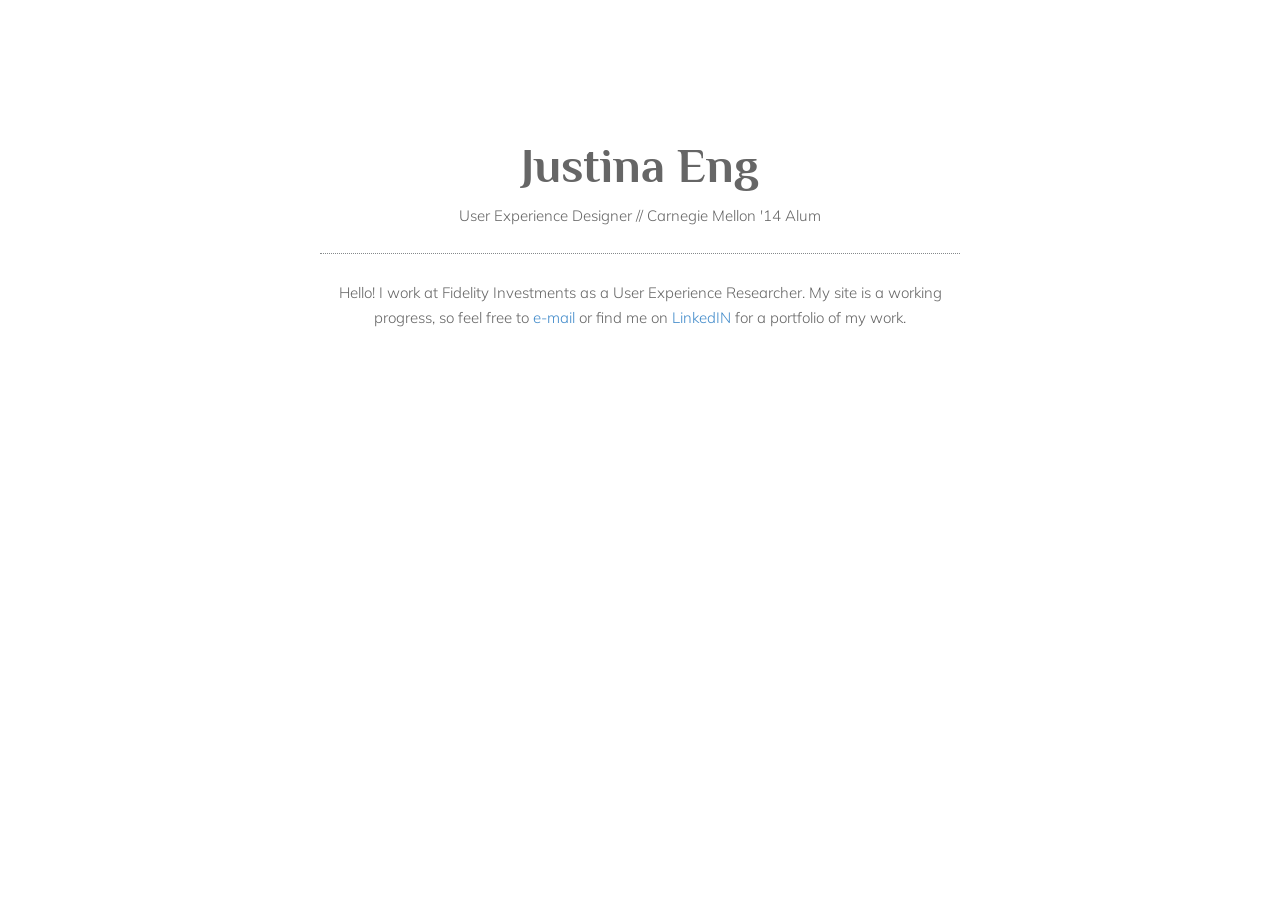
==== index.html @ 5cb41e5a "updated index.html" ====
<!DOCTYPE html>


<head>

	<meta charset="utf-8">
	<meta http-equiv="X-UA-Compatible" content="IE=edge,chrome=1">
	
	<title>Justina Eng's Portfolio</title>
	<meta name="Portfolio" content="">
	<meta name="Justina Eng" content="">

	<meta name="viewport" content="width=device-width, initial-scale=1.0">

	<link rel="stylesheet" href="css/bootstrap.min.css">

	<link rel="stylesheet" href="css/style.css">
	
	<script src="http://ajax.googleapis.com/ajax/libs/jquery/1.11.1/jquery.min.js"></script>
	
	<script src="js/bootstrap.min.js"></script>

	<script src="js/isotope.pkgd.min.js"></script>
	
	<script src="js/main.js"></script>


	<link href='http://fonts.googleapis.com/css?family=Philosopher:400,700' rel='stylesheet' type='text/css'>
	<link href='http://fonts.googleapis.com/css?family=Muli:300,400,300italic' rel='stylesheet' type='text/css'>
	<link href='http://fonts.googleapis.com/css?family=Julius+Sans+One' rel='stylesheet' type='text/css'>
	<link href='http://fonts.googleapis.com/css?family=Crimson+Text' rel='stylesheet' type='text/css'>

</head>

<body>

<div id="intro">
<h1 id="title">Justina Eng</h1>
<p>User Experience Designer // Carnegie Mellon '14 Alum</p>
</div>

<div id="temp-intro">
<p> Hello! I work at Fidelity Investments as a User Experience Researcher. My site is a working progress, so feel free to <a href="mailto:justina.eng@fmr.com">e-mail</a> or find me on <a href="https://www.linkedin.com/pub/justina-eng/30/2a2/903">LinkedIN</a> for a portfolio of my work.</p>
</div>

<!-- work in progress
<nav class="navbar navbar-default" role="navigation">
	<div class="container group">
			<ul class="nav navbar-nav navbar-left" id="controls">
				<li><a href="#cat1">UX Projects</a></li>
				<li><a href="#cat2">Design and Art</a></li>
				<li><a href="#cat3">Student Work</a></li>
			</ul>
	</div>
</nav>

<section id="main" class="container">
	<div class="box cat1 cat2">
	UX Report and consultation
	</div>
	
	<div class="box cat3">
	CMU project: something HCI/Interaction Design blah blah
	</div>
			
	<div class="box cat1">
	UX Project (OISS at Yale idk)
	</div>	

	<div class="box cat2">
	RISD studies? CMU Fine Arts sketchbook?
	</div>

	<div class="box cat2 cat3">
	CMU screenprinting class
	</div>

	<div class="box cat2">
	Design-- Yale communications posters 
	</div>

	<div class="box cat1 cat3">
	UX and CMU; app design class, interaction design 
	</div>

	<div class="box cat3">
	Icon Designs
	</div>


	<div class="box cat2 cat3">
	Spring Carnival Booth 
	</div>

	<div class="box cat2">
	Women in IT Site Design 
	</div>

	<div class="box cat3">
	CMU Human-Centered Design
	</div>

	<div class="box cat1">
	UX project
	</div>

	<div class="box cat2 cat1">
	art and UX...HMMMMM
	</div>

	<div class="box cat1">
	some kind of UX project also why does this keep breaking every time I try 
	</div>

</section>

</body>
</html>



		<div id="resume-block">

		<h1> Hello! </h1>
		<p> I graduated from Carnegie Mellon in May 2014 and I now work for Yale's User Experience and Web Services Team. My amazing team helps migrate old sites to newer CMS platforms and provides excellent consultative services to their clients. As the UX and UI designer, I help design the layouts of our client's websites to match their mission and their user's needs. In my spare time, I enjoy learning more about various programming languages and better user research methods. 
		<br></br><i>Site is currently under construction, but feel free to add me on LinkedIN or reach me through e-mail! </i> </p>

			 <h3>Education</h3>
			<p>Carnegie Mellon University
				<br>B.S. Technical Writing</br>
				<i>Minors in Human-Computer Interaction &amp; Fine Arts</i>
			</p>

			<h3>Experience</h3>
			<p>UI &amp; UX Designer  | February 2015 - Present 
				<br><i>Yale Information Technology Services, Campus Community Technologies</i></br>
					As part of the user experience and web services team, I help migrate Yale sites to new CMS platforms and offer design services for clients. 

			<br></br>Communications &amp; Marketing Specialist  |  August 2014 - January 2015 
				<br><i>Yale Information Technology Services, Office of the CIO</i></br>
					Created posters, flyers, and promotional materials for various events in ITS. Documented all marketing processes and costs. Edited and created articles about company technologies, staff, services, and technology trends. Created and designed print and digital marketing and communications materials for the first Yale Technology Summit. 

			<br></br>Research Assistant  |  January 2014 - May 2014 
				<br><i>Human-Computer Interaction Institute at Carnegie Mellon University</i></br>
						Learned and implemented behavioral research methods, studied decision science literature, and gained experience with user interface design and usability research.

			<br></br>Teaching Assistant  |  August 2012 - May 2014
				<br><i>Computing at Carnegie Mellon</i></br>
						Held weekly recitations to teach new students fundamental computing skills and familiarized them with the university's academic technologies and applications.</p>
						
		<br></br>
		<a href="https://www.linkedin.com/pub/justina-eng/30/2a2/903/en"><img src="images/linkedin.png"></a>
		<a href="mailto:justina.eng@gmail.com"><img src="images/gmail.png"></a>
		<a href="https://twitter.com/jerzztina"><img src="images/twitter.png"></a>
		</div>
	</body>
	<footer>
	</footer> -->
---- css/style.css ----
/* http://meyerweb.com/eric/tools/css/reset/ 
   v2.0 | 20110126
   License: none (public domain)
*/

html, body, div, span, applet, object, iframe,
h1, h2, h3, h4, h5, h6, p, blockquote, pre,
a, abbr, acronym, address, big, cite, code,
del, dfn, em, img, ins, kbd, q, s, samp,
small, strike, strong, sub, sup, tt, var,
b, u, i, center,
dl, dt, dd, ol, ul, li,
fieldset, form, label, legend,
table, caption, tbody, tfoot, thead, tr, th, td,
article, aside, canvas, details, embed, 
figure, figcaption, footer, header, hgroup, 
menu, nav, output, ruby, section, summary,
time, mark, audio, video {
	margin: 0;
	padding: 0;
	border: 0;
	font-size: 100%;
	font: inherit;
	vertical-align: baseline;
}
/* HTML5 display-role reset for older browsers */
article, aside, details, figcaption, figure, 
footer, header, hgroup, menu, nav, section {
	display: block;
}

#title {
	font-family: 'Philosopher', sans-serif;
	font-weight: 700;
	font-size:48px;
	margin-bottom:24px;
}

p {
	font-family: 'Muli', sans-serif;
	font-weight: 300; 
}

#intro {
	width: 50%;
    margin: 0 auto;
	margin-top:12%;
	margin-bottom:2%; 
	padding-bottom:2%;
	text-align:center;
	border-bottom: dotted 1px rgba(92, 98, 101, .75); 
}



.navbar-default{
	background-color:#fff; 
	border-color:#fff; 
}

.navbar-default .navbar-brand {
color:#666
width: 500px;
margin: 0 auto; 
}


#temp-intro{
	width: 50%;
    margin: 0 auto;
	margin-top:2%;
	margin-bottom:2%; 
	padding-bottom:2%;
	text-align:center;
}


body {
	line-height: 1;
}
ol, ul {
	list-style: none;
}
blockquote, q {
	quotes: none;
}
blockquote:before, blockquote:after,
q:before, q:after {
	content: '';
	content: none;
}
table {
	border-collapse: collapse;
	border-spacing: 0;
}
/* CSS RESET */

::-moz-selection { background: #fe57a1; color: #fff; text-shadow: none; }
::selection { background: #fe57a1; color: #fff; text-shadow: none; }

a:hover, a:active { outline: 0; }


body {
	font-family: 'Muli', sans-serif;
	font-weight: 300; 
	font-size: 15px;
	line-height: 25px;
	color: #666;
}

.box {
	width:250px;
	background:#fff;
	border:1px solid #999;
	padding: 15px;
	margin: 10px;
	float: left;


-webkit-border-radius: 5px;
border-radius: 5px;

-webkit-box-shadow: 0px 0px 5px 1px #fff;
box-shadow: 0px 0px 5px 1px #fff;
}

#main {
	margin-top: 10px;
}

.isotope-item {
	z-index: 2;
}

.isotope-hidden.isotope-item {
	pointer-events: none;
	z-index: 1;
}

.isotope,
.isotope .isotope-item {
	/* change duration value to whatever you like */
	-webkit-transition-duration: 0.8s;
		-moz-transition-duration: 0.8s;
		transition-duration: 0.8s;
}

.isotope {
	-webkit-transition-property: height, width;
	-moz-transition-property: height, width;
	transition-property: height, width;
}

.isotope .isotope-item {
	-webkit-transition-property: -webkit-transform, opacity;
	-moz-transition-property: -moz-transform, opacity;
	transition-property: transform, opacity;
}
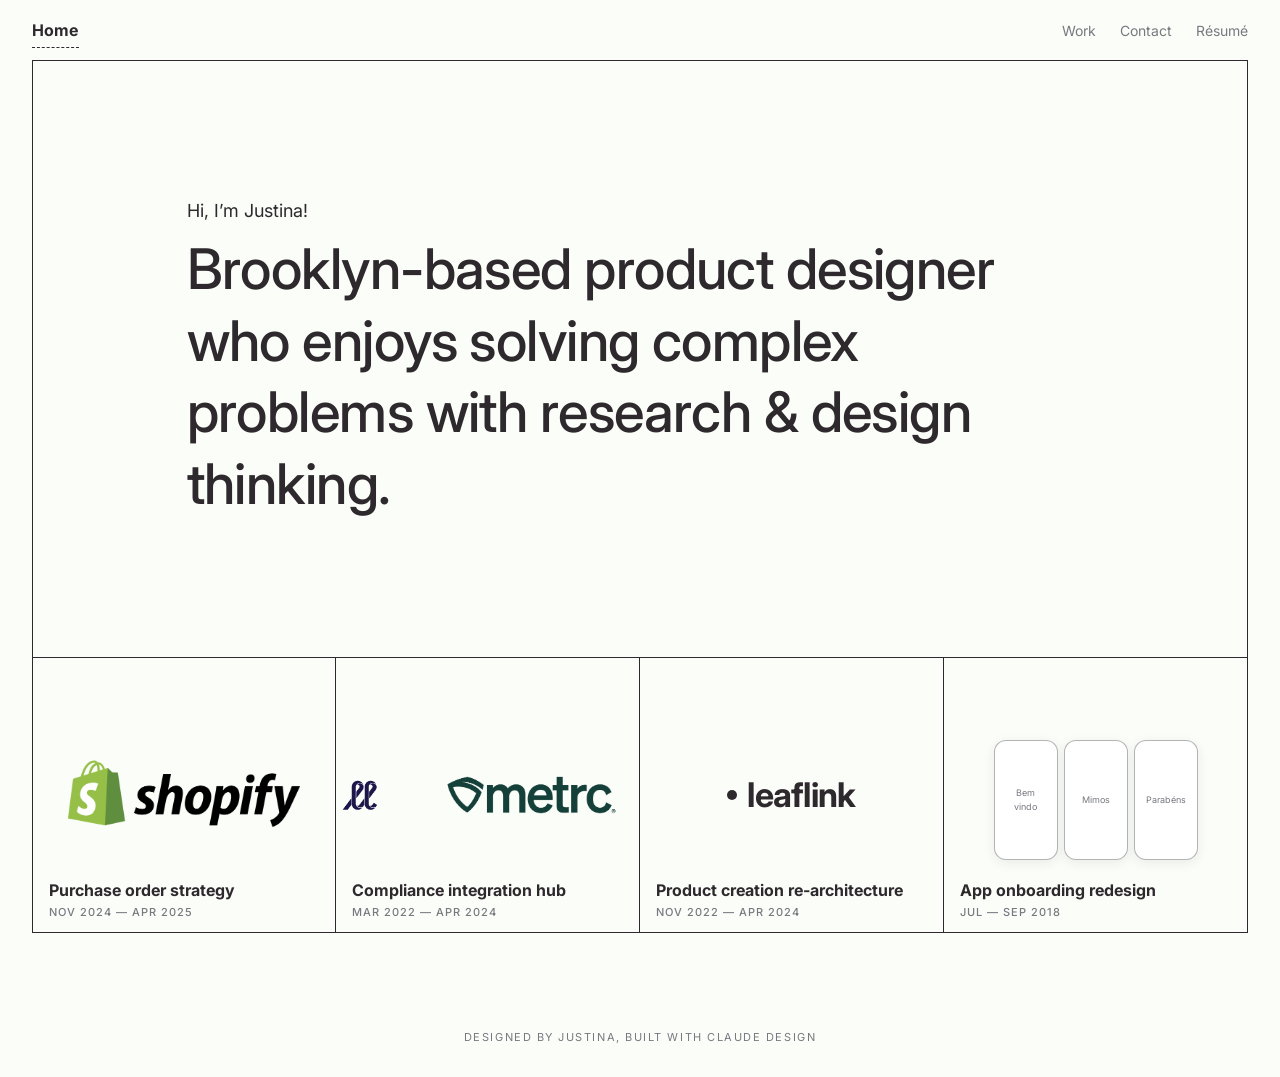
==== commit e2db26af: "replace site with new portfolio" ====
--- a/index.html
+++ b/index.html
@@ -1,158 +1,287 @@
-<!DOCTYPE html>
-
-
-<head>
-
-	<meta charset="utf-8">
-	<meta http-equiv="X-UA-Compatible" content="IE=edge,chrome=1">
-	
-	<title>Justina Eng's Portfolio</title>
-	<meta name="Portfolio" content="">
-	<meta name="Justina Eng" content="">
-
-	<meta name="viewport" content="width=device-width, initial-scale=1.0">
-
-	<link rel="stylesheet" href="css/bootstrap.min.css">
-
-	<link rel="stylesheet" href="css/style.css">
-	
-	<script src="http://ajax.googleapis.com/ajax/libs/jquery/1.11.1/jquery.min.js"></script>
-	
-	<script src="js/bootstrap.min.js"></script>
-
-	<script src="js/isotope.pkgd.min.js"></script>
-	
-	<script src="js/main.js"></script>
-
-
-	<link href='http://fonts.googleapis.com/css?family=Philosopher:400,700' rel='stylesheet' type='text/css'>
-	<link href='http://fonts.googleapis.com/css?family=Muli:300,400,300italic' rel='stylesheet' type='text/css'>
-	<link href='http://fonts.googleapis.com/css?family=Julius+Sans+One' rel='stylesheet' type='text/css'>
-	<link href='http://fonts.googleapis.com/css?family=Crimson+Text' rel='stylesheet' type='text/css'>
-
-</head>
-
-<body>
-
-<div id="intro">
-<h1 id="title">Justina Eng</h1>
-<p>User Experience Designer // Carnegie Mellon '14 Alum</p>
-</div>
-
-<div id="temp-intro">
-<p> Hello! I work at Fidelity Investments as a User Experience Researcher. My site is a working progress, so feel free to <a href="mailto:justina.eng@fmr.com">e-mail</a> or find me on <a href="https://www.linkedin.com/pub/justina-eng/30/2a2/903">LinkedIN</a> for a portfolio of my work.</p>
-</div>
-
-<!-- work in progress
-<nav class="navbar navbar-default" role="navigation">
-	<div class="container group">
-			<ul class="nav navbar-nav navbar-left" id="controls">
-				<li><a href="#cat1">UX Projects</a></li>
-				<li><a href="#cat2">Design and Art</a></li>
-				<li><a href="#cat3">Student Work</a></li>
-			</ul>
-	</div>
-</nav>
-
-<section id="main" class="container">
-	<div class="box cat1 cat2">
-	UX Report and consultation
-	</div>
-	
-	<div class="box cat3">
-	CMU project: something HCI/Interaction Design blah blah
-	</div>
-			
-	<div class="box cat1">
-	UX Project (OISS at Yale idk)
-	</div>	
-
-	<div class="box cat2">
-	RISD studies? CMU Fine Arts sketchbook?
-	</div>
-
-	<div class="box cat2 cat3">
-	CMU screenprinting class
-	</div>
-
-	<div class="box cat2">
-	Design-- Yale communications posters 
-	</div>
-
-	<div class="box cat1 cat3">
-	UX and CMU; app design class, interaction design 
-	</div>
-
-	<div class="box cat3">
-	Icon Designs
-	</div>
-
-
-	<div class="box cat2 cat3">
-	Spring Carnival Booth 
-	</div>
-
-	<div class="box cat2">
-	Women in IT Site Design 
-	</div>
-
-	<div class="box cat3">
-	CMU Human-Centered Design
-	</div>
-
-	<div class="box cat1">
-	UX project
-	</div>
-
-	<div class="box cat2 cat1">
-	art and UX...HMMMMM
-	</div>
-
-	<div class="box cat1">
-	some kind of UX project also why does this keep breaking every time I try 
-	</div>
-
-</section>
-
-</body>
-</html>
-
-
-
-		<div id="resume-block">
-
-		<h1> Hello! </h1>
-		<p> I graduated from Carnegie Mellon in May 2014 and I now work for Yale's User Experience and Web Services Team. My amazing team helps migrate old sites to newer CMS platforms and provides excellent consultative services to their clients. As the UX and UI designer, I help design the layouts of our client's websites to match their mission and their user's needs. In my spare time, I enjoy learning more about various programming languages and better user research methods. 
-		<br></br><i>Site is currently under construction, but feel free to add me on LinkedIN or reach me through e-mail! </i> </p>
-
-			 <h3>Education</h3>
-			<p>Carnegie Mellon University
-				<br>B.S. Technical Writing</br>
-				<i>Minors in Human-Computer Interaction &amp; Fine Arts</i>
-			</p>
-
-			<h3>Experience</h3>
-			<p>UI &amp; UX Designer  | February 2015 - Present 
-				<br><i>Yale Information Technology Services, Campus Community Technologies</i></br>
-					As part of the user experience and web services team, I help migrate Yale sites to new CMS platforms and offer design services for clients. 
-
-			<br></br>Communications &amp; Marketing Specialist  |  August 2014 - January 2015 
-				<br><i>Yale Information Technology Services, Office of the CIO</i></br>
-					Created posters, flyers, and promotional materials for various events in ITS. Documented all marketing processes and costs. Edited and created articles about company technologies, staff, services, and technology trends. Created and designed print and digital marketing and communications materials for the first Yale Technology Summit. 
-
-			<br></br>Research Assistant  |  January 2014 - May 2014 
-				<br><i>Human-Computer Interaction Institute at Carnegie Mellon University</i></br>
-						Learned and implemented behavioral research methods, studied decision science literature, and gained experience with user interface design and usability research.
-
-			<br></br>Teaching Assistant  |  August 2012 - May 2014
-				<br><i>Computing at Carnegie Mellon</i></br>
-						Held weekly recitations to teach new students fundamental computing skills and familiarized them with the university's academic technologies and applications.</p>
-						
-		<br></br>
-		<a href="https://www.linkedin.com/pub/justina-eng/30/2a2/903/en"><img src="images/linkedin.png"></a>
-		<a href="mailto:justina.eng@gmail.com"><img src="images/gmail.png"></a>
-		<a href="https://twitter.com/jerzztina"><img src="images/twitter.png"></a>
-		</div>
-	</body>
-	<footer>
-	</footer> -->
+<!doctype html>
+<html lang="en">
+<head>
+<meta charset="utf-8"/>
+<meta name="viewport" content="width=device-width,initial-scale=1"/>
+<title>Justina Ermolovič — Product Designer</title>
+<link rel="preconnect" href="https://fonts.googleapis.com">
+<link rel="preconnect" href="https://fonts.gstatic.com" crossorigin>
+<link href="https://fonts.googleapis.com/css2?family=Inter:wght@400;500;600;700&family=Fraunces:ital,opsz,wght@0,14..144,400;0,14..144,500;0,14..144,600;1,14..144,400&display=swap" rel="stylesheet">
+<style>
+  :root {
+    --bg: rgb(251,253,249);
+    --ink: rgb(45,41,45);
+    --muted: rgb(118,121,127);
+    --hair: rgb(45,41,45);
+    --sans: 'Inter', ui-sans-serif, system-ui, sans-serif;
+    --serif: 'Fraunces', 'Louize Display', Georgia, serif;
+  }
+  * { box-sizing: border-box; }
+  html, body { margin: 0; padding: 0; }
+  body {
+    background: var(--bg);
+    color: var(--ink);
+    font-family: var(--sans);
+    font-size: 16px;
+    line-height: 1.5;
+    -webkit-font-smoothing: antialiased;
+    text-rendering: optimizeLegibility;
+  }
+  a { color: inherit; text-decoration: none; }
+
+  /* ── Top nav ─────────────────────────── */
+  .nav {
+    position: sticky; top: 0; z-index: 10;
+    display: flex; align-items: center; justify-content: space-between;
+    padding: 18px 32px;
+    background: var(--bg);
+  }
+  .nav__home {
+    position: relative;
+    font-weight: 700;
+    font-size: 16px;
+    letter-spacing: 0.01em;
+  }
+  .nav__home::after {
+    content: ""; position: absolute; left: 0; right: 0; bottom: -6px;
+    border-bottom: 1px dashed var(--ink);
+  }
+  .nav__right {
+    font-size: 14px; color: var(--muted);
+  }
+  .nav__right a { margin-left: 20px; position: relative; padding-bottom: 4px; }
+  .nav__right a:hover::after {
+    content:""; position:absolute; inset:auto 0 -2px 0; border-bottom: 1px dashed var(--ink);
+  }
+
+  /* ── Main 1440 frame ─────────────────── */
+  .page {
+    max-width: 1440px;
+    margin: 0 auto;
+    padding: 0 32px 48px;
+  }
+
+  /* ── Hero card ──────────────────────── */
+  .hero {
+    position: relative;
+    border: 1px solid var(--hair);
+    padding: 136px clamp(48px, 12vw, 173px);
+    min-height: 488px;
+    display: flex;
+    flex-direction: column;
+    justify-content: center;
+    gap: 10px;
+  }
+  .hero__greet {
+    font-size: 18px;
+    margin: 0;
+  }
+  .hero__head {
+    margin: 0;
+    font-weight: 500;
+    font-size: clamp(36px, 4.6vw, 56px);
+    line-height: 1.28;
+    color: var(--ink);
+    text-wrap: pretty;
+    letter-spacing: -0.01em;
+    max-width: 1100px;
+  }
+  .hero__head em {
+    font-family: var(--serif);
+    font-style: italic;
+    font-weight: 400;
+  }
+
+  /* ── Case study grid ─────────────────── */
+  .cases {
+    display: grid;
+    grid-template-columns: repeat(4, 1fr);
+    gap: 0;
+    margin-top: -1px; /* collapse with hero border */
+  }
+  .case {
+    position: relative;
+    border: 1px solid var(--hair);
+    height: 276px;
+    display: flex;
+    align-items: center;
+    justify-content: center;
+    transition: background 160ms ease;
+    margin-left: -1px; /* collapse shared borders */
+    min-width: 0;
+    overflow: hidden;
+  }
+  .case:first-child { margin-left: 0; }
+  .case:hover { background: rgba(45,41,45,0.03); }
+  .case__art {
+    width: 100%;
+    max-width: 280px;
+    height: 130px;
+    display: flex;
+    align-items: center;
+    justify-content: center;
+    padding: 0 24px;
+    min-width: 0;
+  }
+  .case__art img { max-width: 100%; max-height: 100%; display: block; object-fit: contain; }
+  .case__art--leaflink {
+    display: flex;
+    flex-direction: row;
+    align-items: center;
+    justify-content: center;
+    gap: 14px;
+  }
+  .case__art--leaflink .sep {
+    width: 1px; height: 50px; background: rgb(151,151,151);
+  }
+  .case__art--leaflink img { max-height: 60px; width: auto; }
+  .case__info {
+    position: absolute;
+    left: 0; bottom: 0;
+    padding: 8px 16px 12px;
+    display: flex;
+    flex-direction: column;
+    gap: 2px;
+  }
+  .case__title {
+    font-weight: 700;
+    font-size: 16px;
+    line-height: 24px;
+    margin: 0;
+    color: var(--ink);
+  }
+  .case__meta {
+    font-weight: 500;
+    font-size: 11px;
+    line-height: 16px;
+    letter-spacing: 0.09em;
+    text-transform: uppercase;
+    color: var(--muted);
+    margin: 0;
+  }
+
+  /* wordmark placeholders where I don't have a lockup PNG */
+  .wordmark {
+    font-family: var(--sans);
+    font-weight: 700;
+    font-size: 34px;
+    letter-spacing: -0.02em;
+    color: var(--ink);
+    display: flex;
+    align-items: center;
+    gap: 10px;
+  }
+  .wordmark .dot {
+    width: 10px; height: 10px; border-radius: 50%; background: var(--ink);
+  }
+  .case__art--banco {
+    display: flex; gap: 6px; align-items: flex-end; justify-content: center;
+    padding: 0;
+    width: 100%;
+  }
+  .case__art--banco .phone {
+    flex: 0 1 64px;
+    min-width: 0;
+    aspect-ratio: 64 / 120;
+    height: auto;
+    max-height: 120px;
+    border-radius: 12px;
+    border: 1px solid rgba(45,41,45,0.35);
+    background: #fff;
+    box-shadow: 0 3px 12px rgba(38,38,38,0.08);
+    display: flex; align-items: center; justify-content: center;
+    font-family: var(--sans); font-size: 9px; color: var(--muted);
+    padding: 8px 4px;
+    text-align: center;
+  }
+
+  /* ── Footer ──────────────────────────── */
+  .footer {
+    text-align: center;
+    font-size: 11px;
+    letter-spacing: 0.14em;
+    text-transform: uppercase;
+    color: var(--muted);
+    padding: 48px 32px 32px;
+  }
+
+  @media (max-width: 960px) {
+    .cases { grid-template-columns: repeat(2, 1fr); }
+    .case { margin-left: 0; margin-top: -1px; }
+    .hero { padding: 80px 32px; min-height: 0; }
+  }
+  @media (max-width: 560px) {
+    .cases { grid-template-columns: 1fr; }
+  }
+</style>
+</head>
+<body>
+
+<nav class="nav" aria-label="Primary">
+  <a class="nav__home" href="index.html">Home</a>
+  <div class="nav__right">
+    <a href="#work">Work</a>
+    <a href="mailto:hello@justina.design">Contact</a>
+    <a href="#" aria-label="Resume">Résumé</a>
+  </div>
+</nav>
+
+<main class="page">
+
+  <section class="hero">
+    <p class="hero__greet">Hi, I&rsquo;m Justina!</p>
+    <h1 class="hero__head">Brooklyn-based product designer who enjoys solving complex problems with research &amp; design thinking.</h1>
+  </section>
+
+  <section class="cases" id="work">
+    <a class="case" href="Portfolio.html" aria-label="Purchase order strategy, Shopify">
+      <div class="case__art">
+        <img src="[data-uri]" alt="Shopify"/>
+      </div>
+      <div class="case__info">
+        <h2 class="case__title">Purchase order strategy</h2>
+        <p class="case__meta">Nov 2024 — Apr 2025</p>
+      </div>
+    </a>
+
+    <a class="case" href="compliance-hub.html" aria-label="Compliance integration hub, LeafLink × Metrc">
+      <div class="case__art case__art--leaflink">
+        <img src="[data-uri]" alt="LeafLink"/>
+        <span class="sep"></span>
+        <img src="[data-uri]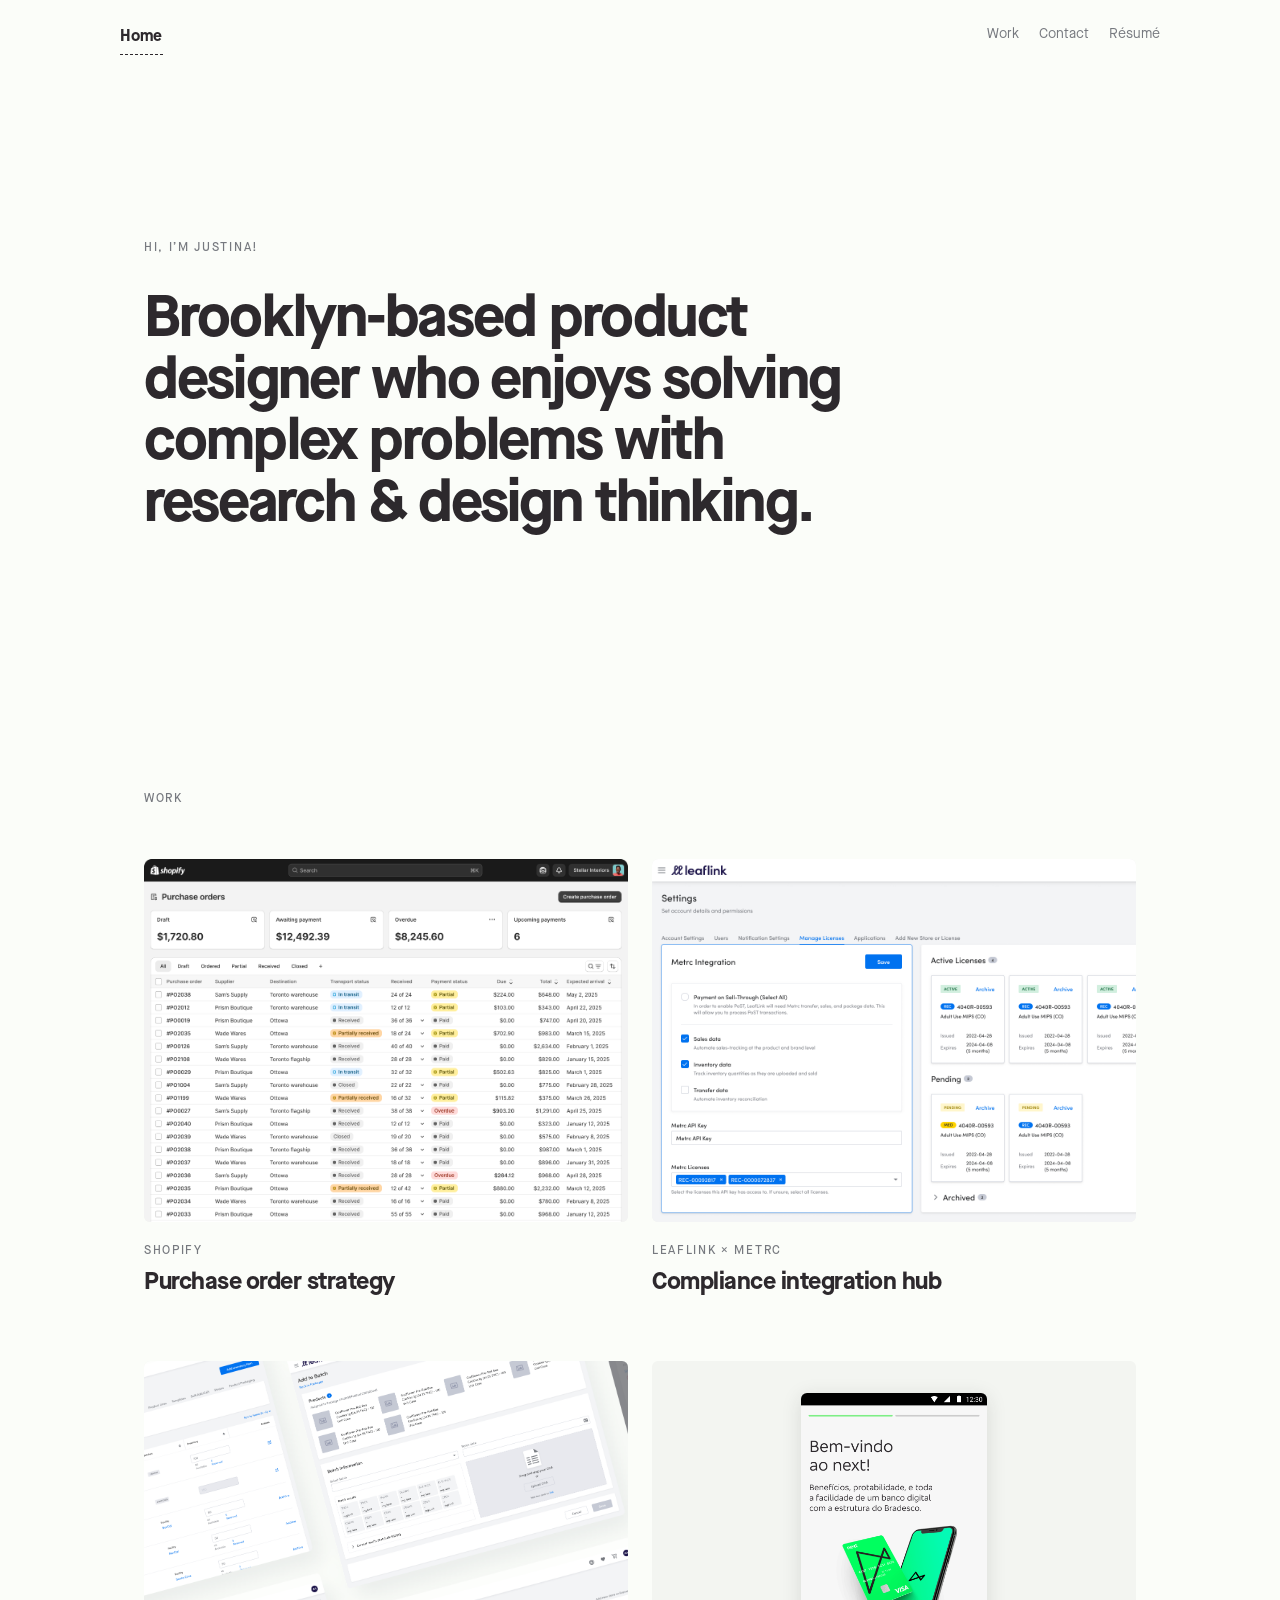
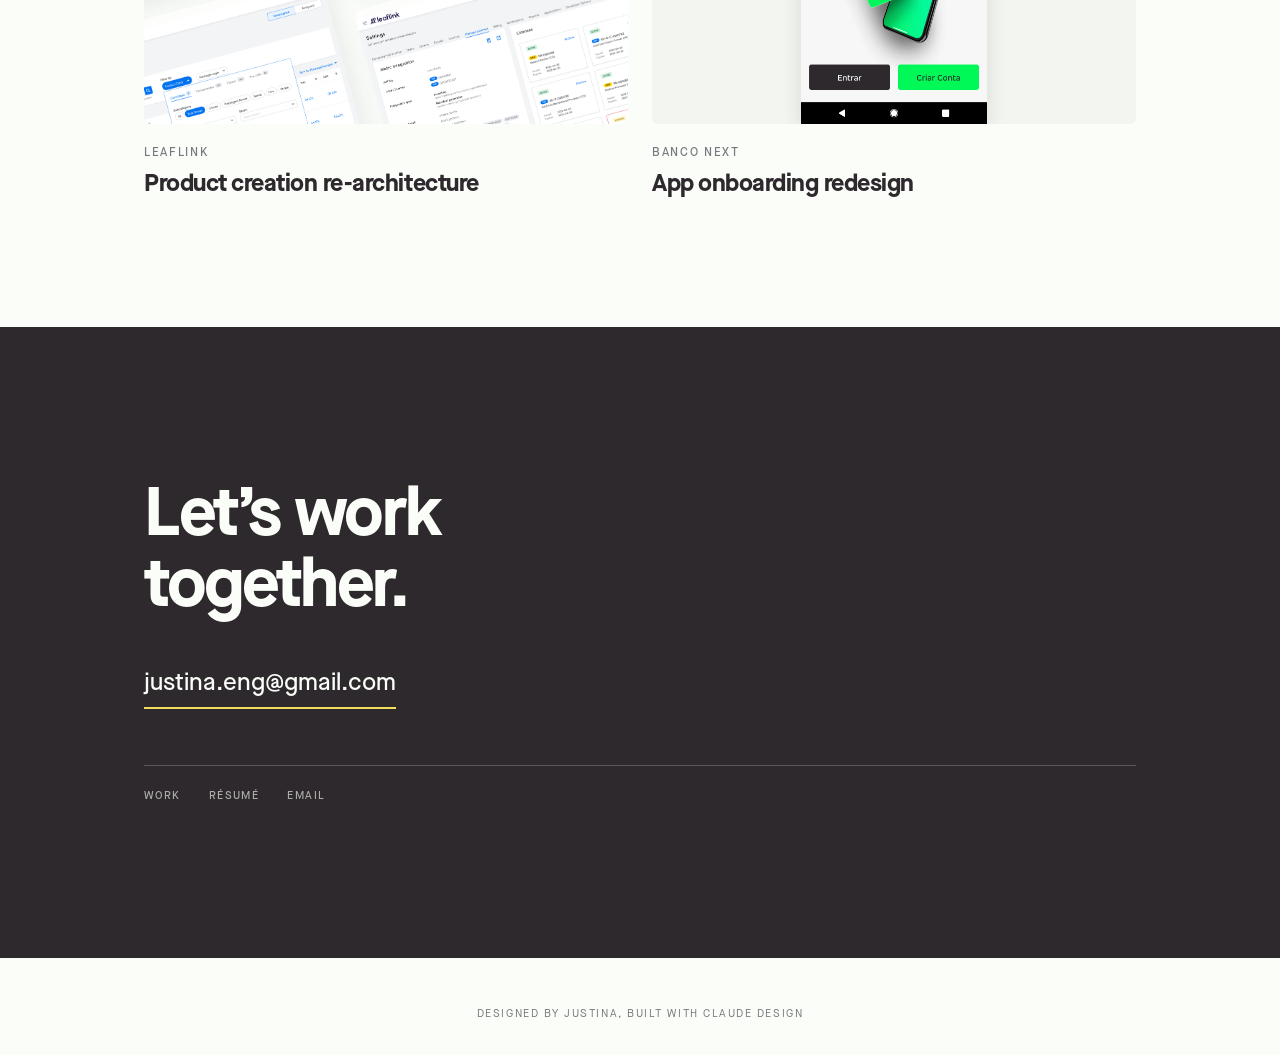
==== commit 3e43f04c: "prune unused pages and fix title on index Removes Portfolio, compliance-hub, onboarding, product-cre" ====
--- a/index.html
+++ b/index.html
@@ -3,216 +3,63 @@
 <head>
 <meta charset="utf-8"/>
 <meta name="viewport" content="width=device-width,initial-scale=1"/>
-<title>Justina Ermolovič — Product Designer</title>
-<link rel="preconnect" href="https://fonts.googleapis.com">
-<link rel="preconnect" href="https://fonts.gstatic.com" crossorigin>
-<link href="https://fonts.googleapis.com/css2?family=Inter:wght@400;500;600;700&family=Fraunces:ital,opsz,wght@0,14..144,400;0,14..144,500;0,14..144,600;1,14..144,400&display=swap" rel="stylesheet">
+<title>Justina Eng — Product Designer</title>
 <style>
-  :root {
-    --bg: rgb(251,253,249);
-    --ink: rgb(45,41,45);
-    --muted: rgb(118,121,127);
-    --hair: rgb(45,41,45);
-    --sans: 'Inter', ui-sans-serif, system-ui, sans-serif;
-    --serif: 'Fraunces', 'Louize Display', Georgia, serif;
-  }
-  * { box-sizing: border-box; }
-  html, body { margin: 0; padding: 0; }
-  body {
-    background: var(--bg);
-    color: var(--ink);
-    font-family: var(--sans);
-    font-size: 16px;
-    line-height: 1.5;
-    -webkit-font-smoothing: antialiased;
-    text-rendering: optimizeLegibility;
-  }
-  a { color: inherit; text-decoration: none; }
-
-  /* ── Top nav ─────────────────────────── */
-  .nav {
-    position: sticky; top: 0; z-index: 10;
-    display: flex; align-items: center; justify-content: space-between;
-    padding: 18px 32px;
-    background: var(--bg);
-  }
-  .nav__home {
-    position: relative;
-    font-weight: 700;
-    font-size: 16px;
-    letter-spacing: 0.01em;
-  }
-  .nav__home::after {
-    content: ""; position: absolute; left: 0; right: 0; bottom: -6px;
-    border-bottom: 1px dashed var(--ink);
-  }
-  .nav__right {
-    font-size: 14px; color: var(--muted);
-  }
-  .nav__right a { margin-left: 20px; position: relative; padding-bottom: 4px; }
-  .nav__right a:hover::after {
-    content:""; position:absolute; inset:auto 0 -2px 0; border-bottom: 1px dashed var(--ink);
-  }
-
-  /* ── Main 1440 frame ─────────────────── */
-  .page {
-    max-width: 1440px;
-    margin: 0 auto;
-    padding: 0 32px 48px;
-  }
-
-  /* ── Hero card ──────────────────────── */
-  .hero {
-    position: relative;
-    border: 1px solid var(--hair);
-    padding: 136px clamp(48px, 12vw, 173px);
-    min-height: 488px;
-    display: flex;
-    flex-direction: column;
-    justify-content: center;
-    gap: 10px;
-  }
-  .hero__greet {
-    font-size: 18px;
-    margin: 0;
-  }
-  .hero__head {
-    margin: 0;
-    font-weight: 500;
-    font-size: clamp(36px, 4.6vw, 56px);
-    line-height: 1.28;
-    color: var(--ink);
-    text-wrap: pretty;
-    letter-spacing: -0.01em;
-    max-width: 1100px;
-  }
-  .hero__head em {
-    font-family: var(--serif);
-    font-style: italic;
-    font-weight: 400;
-  }
-
-  /* ── Case study grid ─────────────────── */
-  .cases {
-    display: grid;
-    grid-template-columns: repeat(4, 1fr);
-    gap: 0;
-    margin-top: -1px; /* collapse with hero border */
-  }
-  .case {
-    position: relative;
-    border: 1px solid var(--hair);
-    height: 276px;
-    display: flex;
-    align-items: center;
-    justify-content: center;
-    transition: background 160ms ease;
-    margin-left: -1px; /* collapse shared borders */
-    min-width: 0;
-    overflow: hidden;
-  }
-  .case:first-child { margin-left: 0; }
-  .case:hover { background: rgba(45,41,45,0.03); }
-  .case__art {
-    width: 100%;
-    max-width: 280px;
-    height: 130px;
-    display: flex;
-    align-items: center;
-    justify-content: center;
-    padding: 0 24px;
-    min-width: 0;
-  }
-  .case__art img { max-width: 100%; max-height: 100%; display: block; object-fit: contain; }
-  .case__art--leaflink {
-    display: flex;
-    flex-direction: row;
-    align-items: center;
-    justify-content: center;
-    gap: 14px;
-  }
-  .case__art--leaflink .sep {
-    width: 1px; height: 50px; background: rgb(151,151,151);
-  }
-  .case__art--leaflink img { max-height: 60px; width: auto; }
-  .case__info {
-    position: absolute;
-    left: 0; bottom: 0;
-    padding: 8px 16px 12px;
-    display: flex;
-    flex-direction: column;
-    gap: 2px;
-  }
-  .case__title {
-    font-weight: 700;
-    font-size: 16px;
-    line-height: 24px;
-    margin: 0;
-    color: var(--ink);
-  }
-  .case__meta {
-    font-weight: 500;
-    font-size: 11px;
-    line-height: 16px;
-    letter-spacing: 0.09em;
-    text-transform: uppercase;
-    color: var(--muted);
-    margin: 0;
-  }
-
-  /* wordmark placeholders where I don't have a lockup PNG */
-  .wordmark {
-    font-family: var(--sans);
-    font-weight: 700;
-    font-size: 34px;
-    letter-spacing: -0.02em;
-    color: var(--ink);
-    display: flex;
-    align-items: center;
-    gap: 10px;
-  }
-  .wordmark .dot {
-    width: 10px; height: 10px; border-radius: 50%; background: var(--ink);
-  }
-  .case__art--banco {
-    display: flex; gap: 6px; align-items: flex-end; justify-content: center;
-    padding: 0;
-    width: 100%;
-  }
-  .case__art--banco .phone {
-    flex: 0 1 64px;
-    min-width: 0;
-    aspect-ratio: 64 / 120;
-    height: auto;
-    max-height: 120px;
-    border-radius: 12px;
-    border: 1px solid rgba(45,41,45,0.35);
-    background: #fff;
-    box-shadow: 0 3px 12px rgba(38,38,38,0.08);
-    display: flex; align-items: center; justify-content: center;
-    font-family: var(--sans); font-size: 9px; color: var(--muted);
-    padding: 8px 4px;
-    text-align: center;
-  }
-
-  /* ── Footer ──────────────────────────── */
-  .footer {
-    text-align: center;
-    font-size: 11px;
-    letter-spacing: 0.14em;
-    text-transform: uppercase;
-    color: var(--muted);
-    padding: 48px 32px 32px;
-  }
-
-  @media (max-width: 960px) {
-    .cases { grid-template-columns: repeat(2, 1fr); }
-    .case { margin-left: 0; margin-top: -1px; }
-    .hero { padding: 80px 32px; min-height: 0; }
-  }
-  @media (max-width: 560px) {
-    .cases { grid-template-columns: 1fr; }
-  }
+@font-face{font-family:"Maison Neue";src:url("assets/fonts/MaisonNeue-Book.otf") format("opentype");font-weight:400;font-style:normal;font-display:swap}
+@font-face{font-family:"Maison Neue";src:url("assets/fonts/MaisonNeue-BookItalic.otf") format("opentype");font-weight:400;font-style:italic;font-display:swap}
+@font-face{font-family:"Maison Neue";src:url("assets/fonts/MaisonNeue-Medium.otf") format("opentype");font-weight:500;font-style:normal;font-display:swap}
+@font-face{font-family:"Maison Neue";src:url("assets/fonts/MaisonNeue-Demi.otf") format("opentype");font-weight:600;font-style:normal;font-display:swap}
+@font-face{font-family:"Maison Neue";src:url("assets/fonts/MaisonNeue-Bold.otf") format("opentype");font-weight:700;font-style:normal;font-display:swap}
+@font-face{font-family:"Maison Neue";src:url("assets/fonts/MaisonNeue-BoldItalic.otf") format("opentype");font-weight:700;font-style:italic;font-display:swap}
+@font-face{font-family:"Maison Neue";src:url("assets/fonts/MaisonNeue-ExtraBold.otf") format("opentype");font-weight:800;font-style:normal;font-display:swap}
+:root{--bg:rgb(251,253,249);--ink:rgb(45,41,45);--muted:rgb(118,121,127);--hair:rgb(45,41,45);--accent:rgb(242,220,91);--sans:"Maison Neue","Helvetica Neue",Helvetica,Arial,sans-serif}
+*{box-sizing:border-box}
+html,body{margin:0;padding:0}
+body{background:var(--bg);color:var(--ink);font-family:var(--sans);font-size:16px;line-height:1.5;-webkit-font-smoothing:antialiased;text-rendering:optimizeLegibility}
+a{color:inherit;text-decoration:none}
+a:hover{color:var(--ink)}
+/* nav */
+.nav{position:sticky;top:0;z-index:10;display:flex;align-items:center;justify-content:space-between;max-width:1088px;margin:0 auto;padding:24px 24px;background:var(--bg)}
+.nav__home{position:relative;font-weight:700;font-size:16px;letter-spacing:0.01em}
+.nav__home::after{content:"";position:absolute;left:0;right:0;bottom:-6px;border-bottom:1px dashed var(--ink)}
+.nav__right{display:flex;gap:20px;font-size:14px;color:var(--muted)}
+.nav__right a{position:relative;padding-bottom:4px}
+.nav__right a:hover::after{content:"";position:absolute;inset:auto 0 -2px 0;border-bottom:1px dashed var(--ink)}
+/* ── grid + rhythm system ──
+   column: 1040px max, 8-col grid, 24px gutter
+   vertical scale: 24 / 48 / 96 / 160 */
+.page{max-width:1040px;margin:0 auto;padding:0 24px}
+.section{padding-block:clamp(72px,10vw,160px)}
+.section+.section{padding-top:0}
+.section__label{margin:0 0 clamp(32px,4vw,56px);font-size:12px;font-weight:500;letter-spacing:0.14em;text-transform:uppercase;color:var(--muted)}
+/* hero */
+.hero{padding:clamp(88px,13vw,200px) 0 clamp(72px,10vw,160px);display:flex;flex-direction:column;gap:clamp(20px,2.4vw,32px)}
+.hero__greet{margin:0;font-size:12px;font-weight:500;letter-spacing:0.14em;text-transform:uppercase;color:var(--muted)}
+.hero__head{margin:0;font-weight:700;font-size:clamp(34px,5vw,58px);line-height:1.06;letter-spacing:-0.032em;text-wrap:pretty;max-width:19ch}
+/* work grid */
+.cases{display:grid;grid-template-columns:repeat(2,1fr);gap:clamp(40px,5vw,72px) 24px}
+.case{display:flex;flex-direction:column;gap:20px;min-width:0}
+.case__art{width:100%;aspect-ratio:4/3;display:flex;align-items:center;justify-content:center;padding:clamp(24px,3.5vw,48px);background:rgba(45,41,45,0.035);border-radius:6px;overflow:hidden;transition:background 200ms ease}
+.case:hover .case__art{background:rgba(45,41,45,0.07)}
+.case__art img{max-width:100%;max-height:100%;display:block;object-fit:contain}
+.case__art--bleed{padding:0}
+.case__art--bleed img{width:100%;height:100%;max-width:none;max-height:none;object-fit:cover;object-position:top left}
+.case__art--tall{padding:clamp(20px,2.5vw,32px) 0 0;align-items:flex-end}
+.case__art--tall img{max-height:100%;width:auto;border-radius:6px 6px 0 0;box-shadow:0 4px 20px rgba(38,38,38,0.13)}
+/* metadata spine */
+.case__info{display:flex;flex-direction:column;gap:8px}
+.case__org{margin:0;font-size:12px;font-weight:500;letter-spacing:0.14em;text-transform:uppercase;color:var(--muted)}
+.case__title{font-weight:700;font-size:clamp(19px,2vw,24px);line-height:1.2;margin:0;letter-spacing:-0.02em}
+/* outro */
+.outro{background:var(--ink);color:var(--bg);padding:clamp(88px,12vw,176px) 0}
+.outro__inner{max-width:1040px;margin:0 auto;padding:0 24px}
+.outro__head{margin:0;font-weight:700;font-size:clamp(38px,5.6vw,68px);line-height:1.04;letter-spacing:-0.035em}
+.outro__mail{display:inline-block;margin-top:clamp(28px,3.4vw,48px);font-size:clamp(17px,1.9vw,26px);font-weight:500;border-bottom:2px solid var(--accent);padding-bottom:5px}
+.outro__mail:hover{color:var(--accent)}
+.outro__links{display:flex;flex-wrap:wrap;gap:28px;margin-top:clamp(36px,4.4vw,64px);padding-top:22px;border-top:1px solid rgba(251,253,249,0.22);font-size:11px;font-weight:500;letter-spacing:0.13em;text-transform:uppercase;color:rgba(251,253,249,0.62)}
+.outro__links a:hover{color:var(--bg)}
+.footer{text-align:center;font-size:11px;letter-spacing:0.14em;text-transform:uppercase;color:var(--muted);padding:48px 32px 32px}
+@media (max-width:720px){.cases{grid-template-columns:1fr;gap:48px}.outro__inner{padding:0}}
 </style>
 </head>
 <body>
@@ -221,7 +68,7 @@
   <a class="nav__home" href="index.html">Home</a>
   <div class="nav__right">
     <a href="#work">Work</a>
-    <a href="mailto:hello@justina.design">Contact</a>
+    <a href="#contact">Contact</a>
     <a href="#" aria-label="Resume">Résumé</a>
   </div>
 </nav>
@@ -233,54 +80,64 @@
     <h1 class="hero__head">Brooklyn-based product designer who enjoys solving complex problems with research &amp; design thinking.</h1>
   </section>
 
-  <section class="cases" id="work">
+  <section class="section" id="work">
+    <p class="section__label">Work</p>
+    <div class="cases">
     <a class="case" href="Portfolio.html" aria-label="Purchase order strategy, Shopify">
-      <div class="case__art">
-        <img src="[data-uri]" alt="Shopify"/>
+      <div class="case__art case__art--bleed">
+        <img src="assets/improved-po-index.png" alt="Shopify purchase orders index" alt="Shopify"/>
       </div>
       <div class="case__info">
+        <p class="case__org">Shopify</p>
         <h2 class="case__title">Purchase order strategy</h2>
-        <p class="case__meta">Nov 2024 — Apr 2025</p>
       </div>
     </a>
 
     <a class="case" href="compliance-hub.html" aria-label="Compliance integration hub, LeafLink × Metrc">
-      <div class="case__art case__art--leaflink">
-        <img src="[data-uri]" alt="LeafLink"/>
-        <span class="sep"></span>
-        <img src="[data-uri]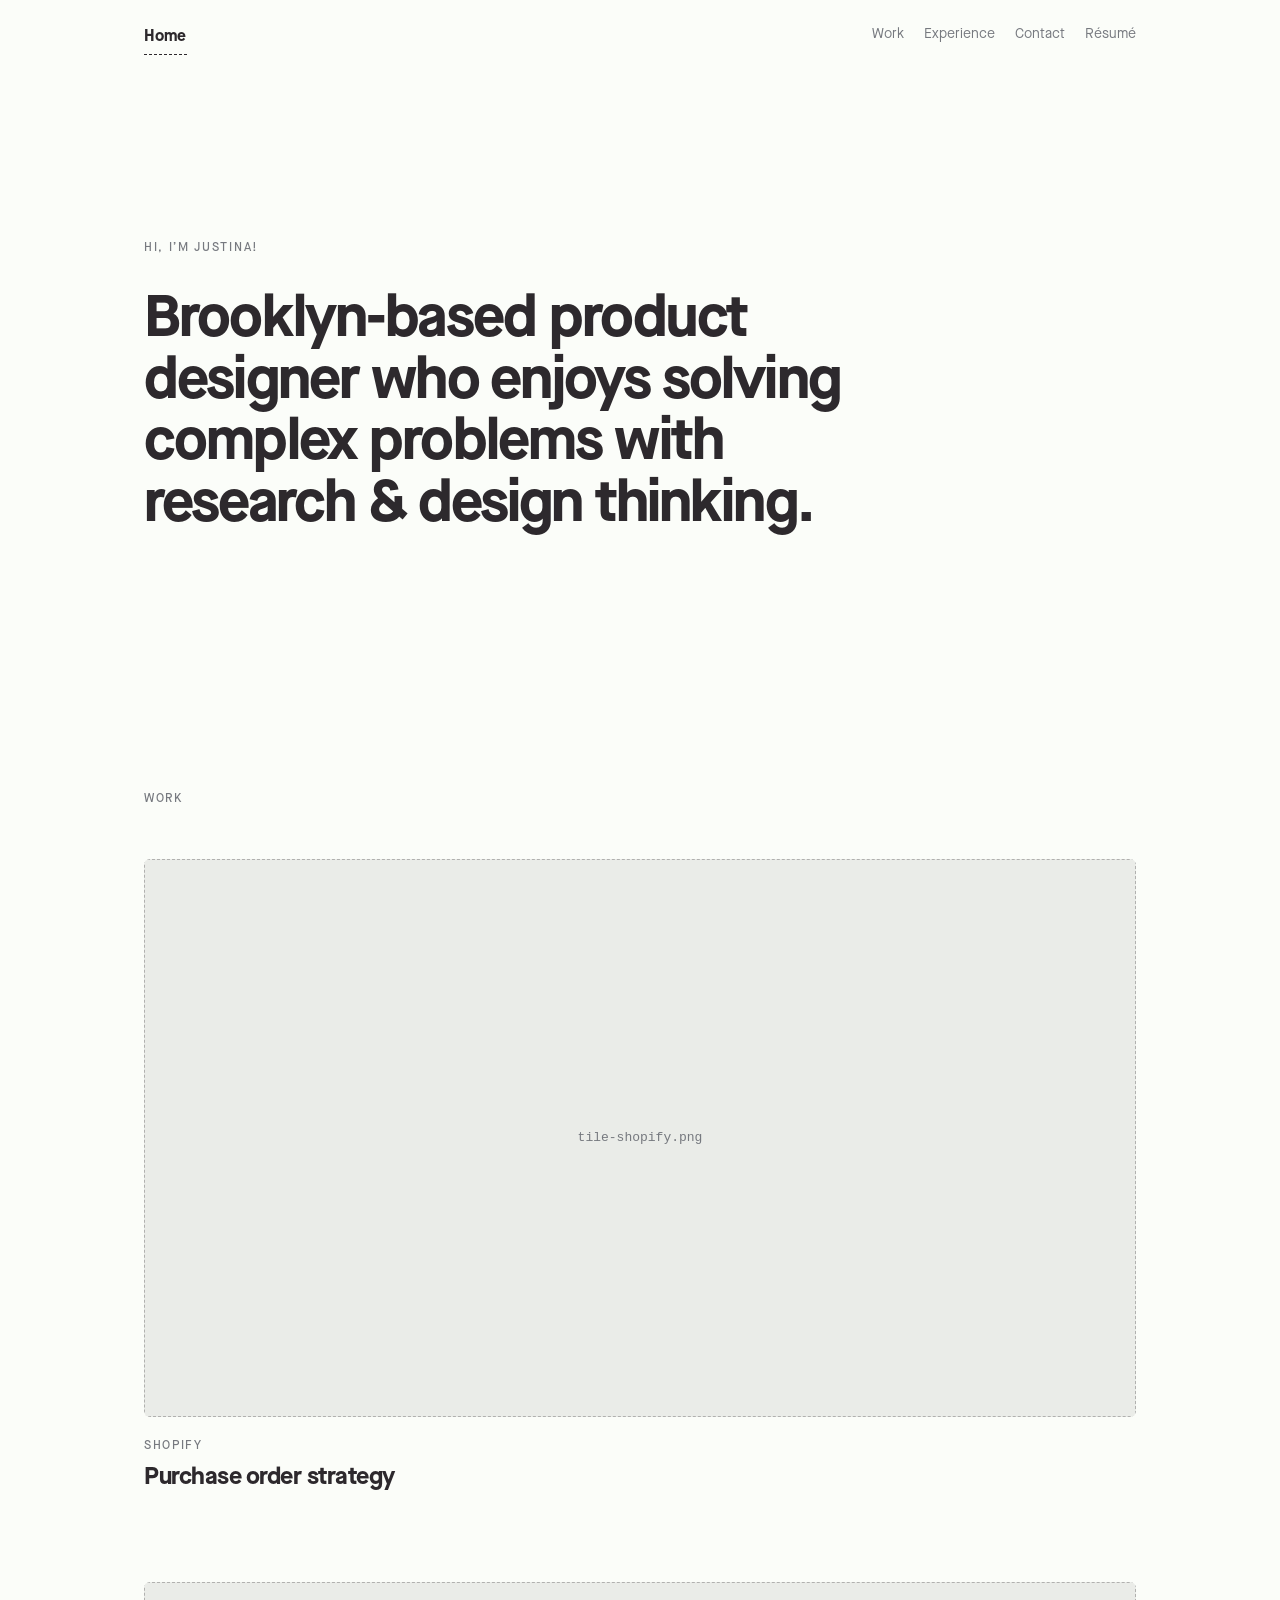
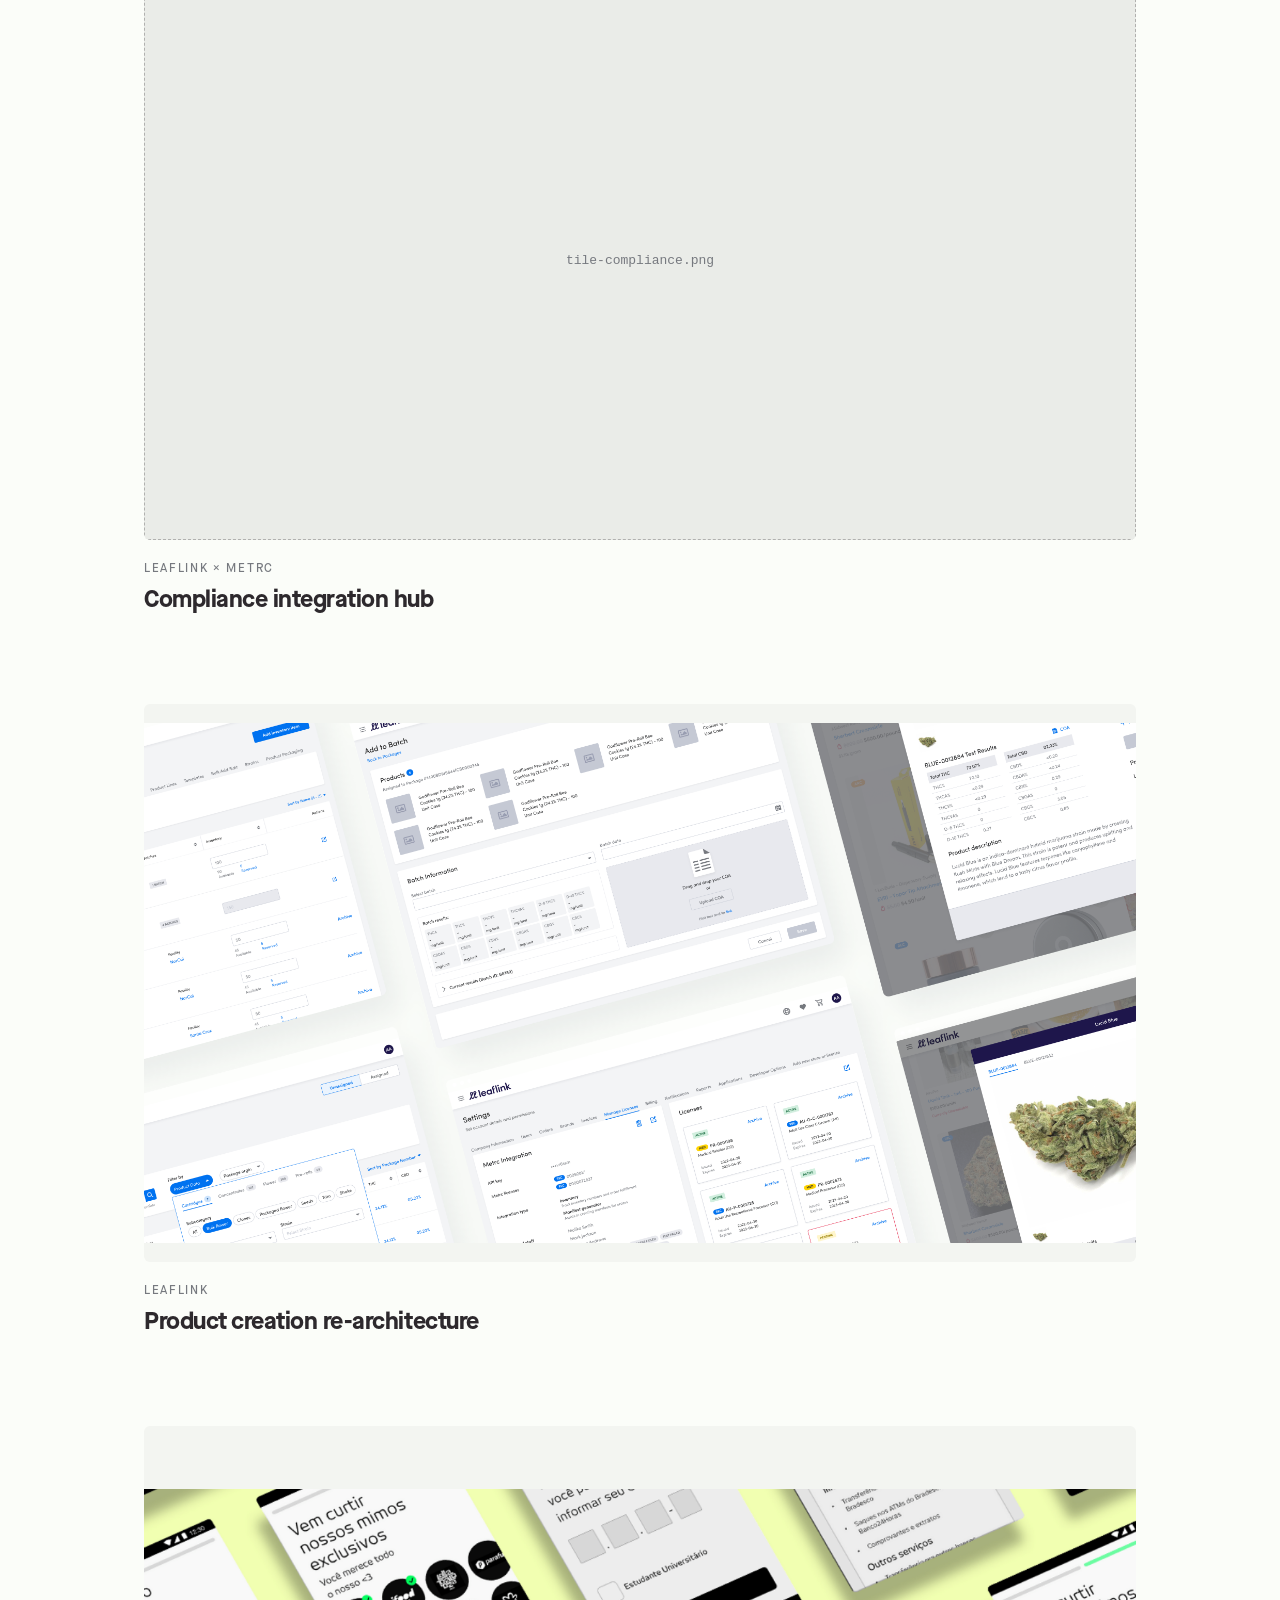
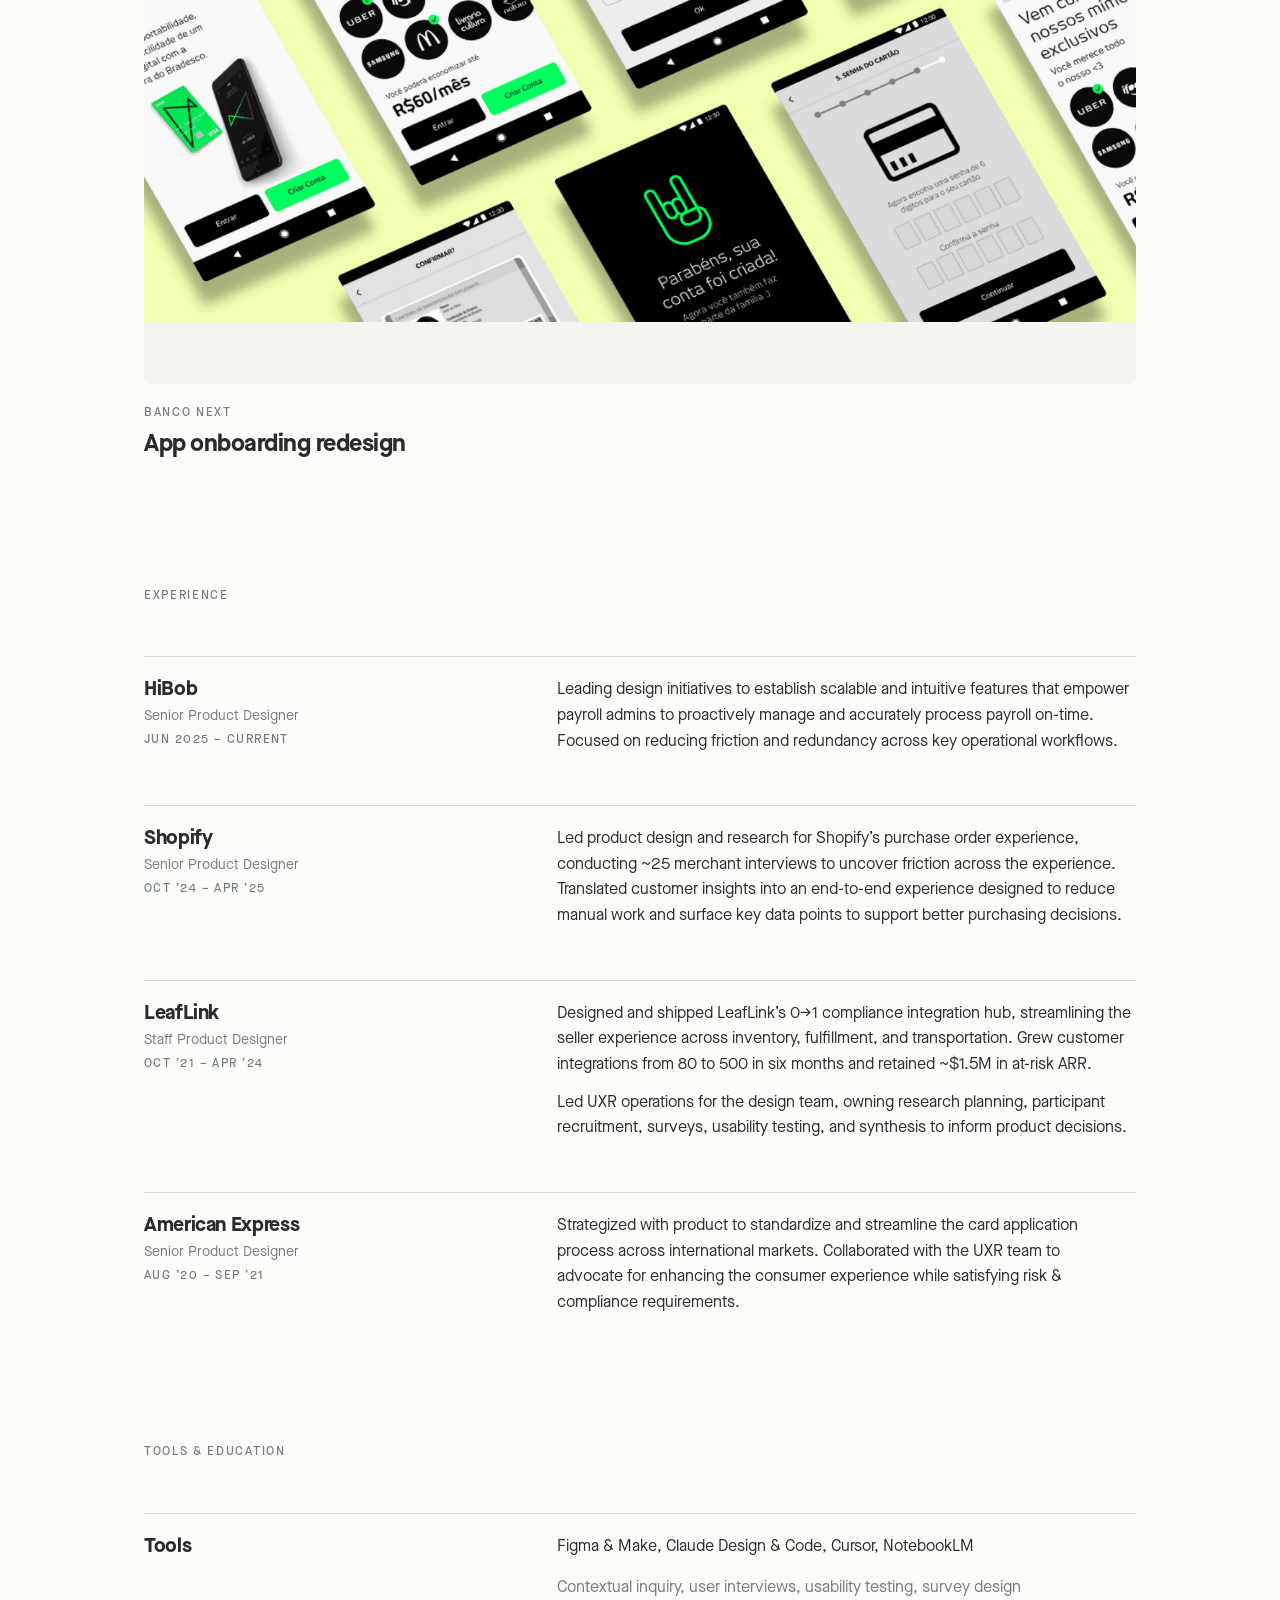
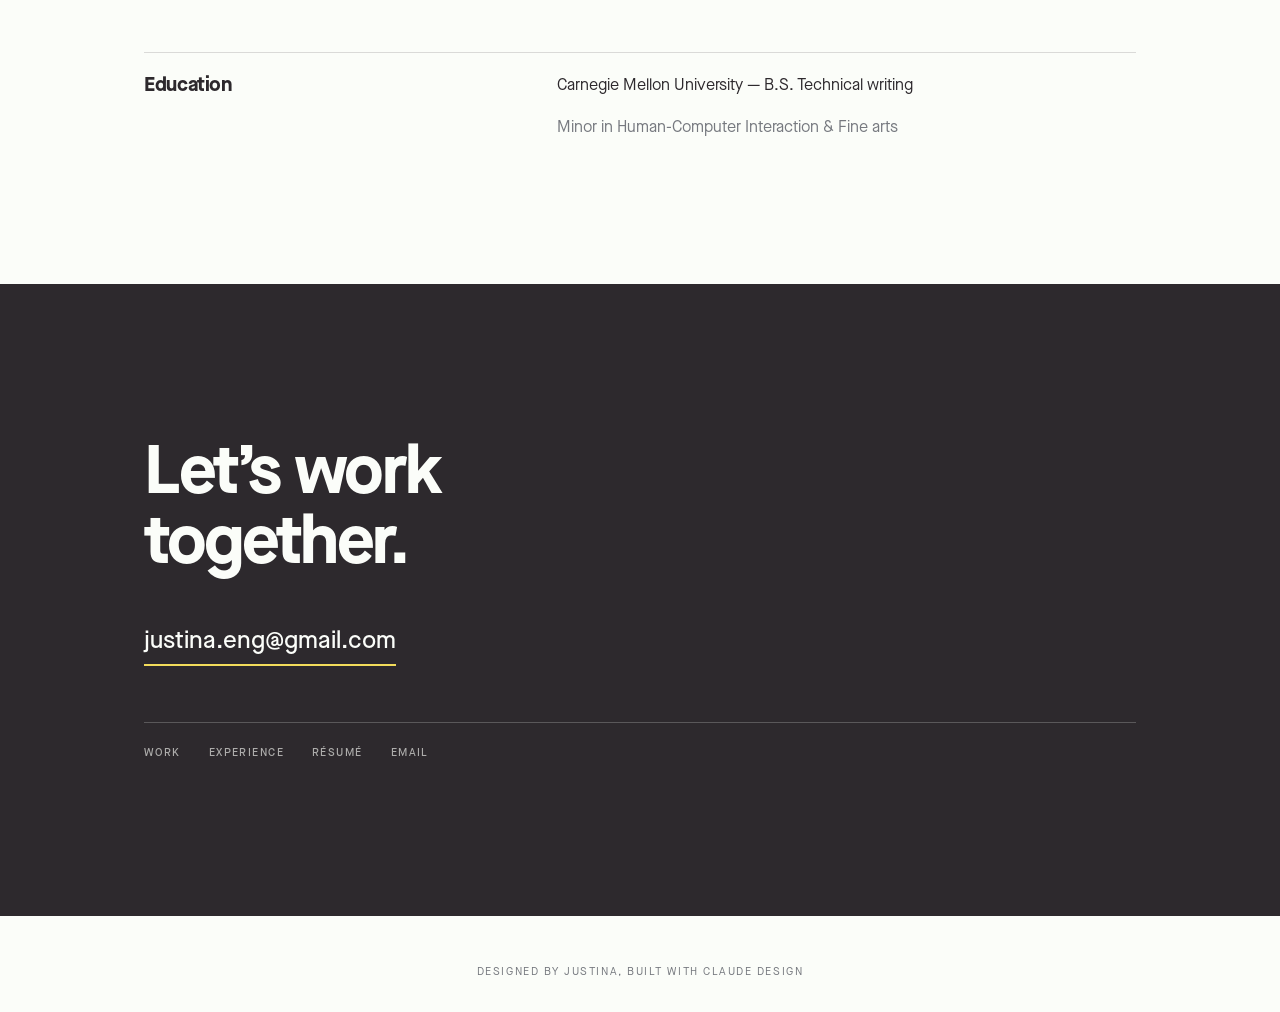
==== commit 64d35680: "show missing assets as labelled placeholders The 12 images that live only in the Claude Design proje" ====
--- a/index.html
+++ b/index.html
@@ -4,72 +4,19 @@
 <meta charset="utf-8"/>
 <meta name="viewport" content="width=device-width,initial-scale=1"/>
 <title>Justina Eng — Product Designer</title>
-<style>
-@font-face{font-family:"Maison Neue";src:url("assets/fonts/MaisonNeue-Book.otf") format("opentype");font-weight:400;font-style:normal;font-display:swap}
-@font-face{font-family:"Maison Neue";src:url("assets/fonts/MaisonNeue-BookItalic.otf") format("opentype");font-weight:400;font-style:italic;font-display:swap}
-@font-face{font-family:"Maison Neue";src:url("assets/fonts/MaisonNeue-Medium.otf") format("opentype");font-weight:500;font-style:normal;font-display:swap}
-@font-face{font-family:"Maison Neue";src:url("assets/fonts/MaisonNeue-Demi.otf") format("opentype");font-weight:600;font-style:normal;font-display:swap}
-@font-face{font-family:"Maison Neue";src:url("assets/fonts/MaisonNeue-Bold.otf") format("opentype");font-weight:700;font-style:normal;font-display:swap}
-@font-face{font-family:"Maison Neue";src:url("assets/fonts/MaisonNeue-BoldItalic.otf") format("opentype");font-weight:700;font-style:italic;font-display:swap}
-@font-face{font-family:"Maison Neue";src:url("assets/fonts/MaisonNeue-ExtraBold.otf") format("opentype");font-weight:800;font-style:normal;font-display:swap}
-:root{--bg:rgb(251,253,249);--ink:rgb(45,41,45);--muted:rgb(118,121,127);--hair:rgb(45,41,45);--accent:rgb(242,220,91);--sans:"Maison Neue","Helvetica Neue",Helvetica,Arial,sans-serif}
-*{box-sizing:border-box}
-html,body{margin:0;padding:0}
-body{background:var(--bg);color:var(--ink);font-family:var(--sans);font-size:16px;line-height:1.5;-webkit-font-smoothing:antialiased;text-rendering:optimizeLegibility}
-a{color:inherit;text-decoration:none}
-a:hover{color:var(--ink)}
-/* nav */
-.nav{position:sticky;top:0;z-index:10;display:flex;align-items:center;justify-content:space-between;max-width:1088px;margin:0 auto;padding:24px 24px;background:var(--bg)}
-.nav__home{position:relative;font-weight:700;font-size:16px;letter-spacing:0.01em}
-.nav__home::after{content:"";position:absolute;left:0;right:0;bottom:-6px;border-bottom:1px dashed var(--ink)}
-.nav__right{display:flex;gap:20px;font-size:14px;color:var(--muted)}
-.nav__right a{position:relative;padding-bottom:4px}
-.nav__right a:hover::after{content:"";position:absolute;inset:auto 0 -2px 0;border-bottom:1px dashed var(--ink)}
-/* ── grid + rhythm system ──
-   column: 1040px max, 8-col grid, 24px gutter
-   vertical scale: 24 / 48 / 96 / 160 */
-.page{max-width:1040px;margin:0 auto;padding:0 24px}
-.section{padding-block:clamp(72px,10vw,160px)}
-.section+.section{padding-top:0}
-.section__label{margin:0 0 clamp(32px,4vw,56px);font-size:12px;font-weight:500;letter-spacing:0.14em;text-transform:uppercase;color:var(--muted)}
-/* hero */
-.hero{padding:clamp(88px,13vw,200px) 0 clamp(72px,10vw,160px);display:flex;flex-direction:column;gap:clamp(20px,2.4vw,32px)}
-.hero__greet{margin:0;font-size:12px;font-weight:500;letter-spacing:0.14em;text-transform:uppercase;color:var(--muted)}
-.hero__head{margin:0;font-weight:700;font-size:clamp(34px,5vw,58px);line-height:1.06;letter-spacing:-0.032em;text-wrap:pretty;max-width:19ch}
-/* work grid */
-.cases{display:grid;grid-template-columns:repeat(2,1fr);gap:clamp(40px,5vw,72px) 24px}
-.case{display:flex;flex-direction:column;gap:20px;min-width:0}
-.case__art{width:100%;aspect-ratio:4/3;display:flex;align-items:center;justify-content:center;padding:clamp(24px,3.5vw,48px);background:rgba(45,41,45,0.035);border-radius:6px;overflow:hidden;transition:background 200ms ease}
-.case:hover .case__art{background:rgba(45,41,45,0.07)}
-.case__art img{max-width:100%;max-height:100%;display:block;object-fit:contain}
-.case__art--bleed{padding:0}
-.case__art--bleed img{width:100%;height:100%;max-width:none;max-height:none;object-fit:cover;object-position:top left}
-.case__art--tall{padding:clamp(20px,2.5vw,32px) 0 0;align-items:flex-end}
-.case__art--tall img{max-height:100%;width:auto;border-radius:6px 6px 0 0;box-shadow:0 4px 20px rgba(38,38,38,0.13)}
-/* metadata spine */
-.case__info{display:flex;flex-direction:column;gap:8px}
-.case__org{margin:0;font-size:12px;font-weight:500;letter-spacing:0.14em;text-transform:uppercase;color:var(--muted)}
-.case__title{font-weight:700;font-size:clamp(19px,2vw,24px);line-height:1.2;margin:0;letter-spacing:-0.02em}
-/* outro */
-.outro{background:var(--ink);color:var(--bg);padding:clamp(88px,12vw,176px) 0}
-.outro__inner{max-width:1040px;margin:0 auto;padding:0 24px}
-.outro__head{margin:0;font-weight:700;font-size:clamp(38px,5.6vw,68px);line-height:1.04;letter-spacing:-0.035em}
-.outro__mail{display:inline-block;margin-top:clamp(28px,3.4vw,48px);font-size:clamp(17px,1.9vw,26px);font-weight:500;border-bottom:2px solid var(--accent);padding-bottom:5px}
-.outro__mail:hover{color:var(--accent)}
-.outro__links{display:flex;flex-wrap:wrap;gap:28px;margin-top:clamp(36px,4.4vw,64px);padding-top:22px;border-top:1px solid rgba(251,253,249,0.22);font-size:11px;font-weight:500;letter-spacing:0.13em;text-transform:uppercase;color:rgba(251,253,249,0.62)}
-.outro__links a:hover{color:var(--bg)}
-.footer{text-align:center;font-size:11px;letter-spacing:0.14em;text-transform:uppercase;color:var(--muted);padding:48px 32px 32px}
-@media (max-width:720px){.cases{grid-template-columns:1fr;gap:48px}.outro__inner{padding:0}}
-</style>
+<link rel="stylesheet" href="site.css"/>
 </head>
 <body>
 
 <nav class="nav" aria-label="Primary">
+  <div class="nav__inner">
   <a class="nav__home" href="index.html">Home</a>
   <div class="nav__right">
     <a href="#work">Work</a>
+    <a href="#experience">Experience</a>
     <a href="#contact">Contact</a>
-    <a href="#" aria-label="Resume">Résumé</a>
+    <a href="resume.html">Résumé</a>
+  </div>
   </div>
 </nav>
 
@@ -83,9 +30,9 @@
   <section class="section" id="work">
     <p class="section__label">Work</p>
     <div class="cases">
-    <a class="case" href="Portfolio.html" aria-label="Purchase order strategy, Shopify">
+    <a class="case" href="shopify.html" aria-label="Purchase order strategy, Shopify">
       <div class="case__art case__art--bleed">
-        <img src="assets/improved-po-index.png" alt="Shopify purchase orders index" alt="Shopify"/>
+        <div class="ph" data-ph="tile-shopify.png" data-src="assets/tile-shopify.png" role="img" aria-label="Shopify purchase orders index"></div>
       </div>
       <div class="case__info">
         <p class="case__org">Shopify</p>
@@ -95,7 +42,7 @@
 
     <a class="case" href="compliance-hub.html" aria-label="Compliance integration hub, LeafLink × Metrc">
       <div class="case__art case__art--bleed">
-        <img src="assets/compliance/setup-large.png" alt="LeafLink Metrc integration settings"/>
+        <div class="ph" data-ph="tile-compliance.png" data-src="assets/tile-compliance.png" role="img" aria-label="LeafLink Metrc category filters"></div>
       </div>
       <div class="case__info">
         <p class="case__org">LeafLink &times; Metrc</p>
@@ -114,14 +61,76 @@
     </a>
 
     <a class="case" href="onboarding.html" aria-label="App onboarding redesign, Banco Next">
-      <div class="case__art case__art--tall">
-        <img src="assets/banco-screen.png" alt="Banco Next onboarding screen"/>
+      <div class="case__art case__art--bleed">
+        <img src="assets/banco/hero.png" alt="Banco Next redesigned onboarding screens"/>
       </div>
       <div class="case__info">
         <p class="case__org">Banco Next</p>
         <h2 class="case__title">App onboarding redesign</h2>
       </div>
     </a>
+    </div>
+  </section>
+
+  <section class="section" id="experience">
+    <p class="section__label">Experience</p>
+    <div class="exp">
+      <article class="exp__row">
+        <div>
+          <h3 class="exp__co">HiBob</h3>
+          <p class="exp__role">Senior Product Designer</p>
+          <p class="exp__dates">Jun 2025 &ndash; Current</p>
+        </div>
+        <div class="exp__body">
+          <p>Leading design initiatives to establish scalable and intuitive features that empower payroll admins to proactively manage and accurately process payroll on-time. Focused on reducing friction and redundancy across key operational workflows.</p>
+        </div>
+      </article>
+      <article class="exp__row">
+        <div>
+          <h3 class="exp__co">Shopify</h3>
+          <p class="exp__role">Senior Product Designer</p>
+          <p class="exp__dates">Oct &rsquo;24 &ndash; Apr &rsquo;25</p>
+        </div>
+        <div class="exp__body">
+          <p>Led product design and research for Shopify&rsquo;s purchase order experience, conducting ~25 merchant interviews to uncover friction across the experience. Translated customer insights into an end-to-end experience designed to reduce manual work and surface key data points to support better purchasing decisions.</p>
+        </div>
+      </article>
+      <article class="exp__row">
+        <div>
+          <h3 class="exp__co">LeafLink</h3>
+          <p class="exp__role">Staff Product Designer</p>
+          <p class="exp__dates">Oct &rsquo;21 &ndash; Apr &rsquo;24</p>
+        </div>
+        <div class="exp__body">
+          <p>Designed and shipped LeafLink&rsquo;s 0&rarr;1 compliance integration hub, streamlining the seller experience across inventory, fulfillment, and transportation. Grew customer integrations from 80 to 500 in six months and retained ~$1.5M in at-risk ARR.</p>
+          <p>Led UXR operations for the design team, owning research planning, participant recruitment, surveys, usability testing, and synthesis to inform product decisions.</p>
+        </div>
+      </article>
+      <article class="exp__row">
+        <div>
+          <h3 class="exp__co">American Express</h3>
+          <p class="exp__role">Senior Product Designer</p>
+          <p class="exp__dates">Aug &rsquo;20 &ndash; Sep &rsquo;21</p>
+        </div>
+        <div class="exp__body">
+          <p>Strategized with product to standardize and streamline the card application process across international markets. Collaborated with the UXR team to advocate for enhancing the consumer experience while satisfying risk &amp; compliance requirements.</p>
+        </div>
+      </article>
+    </div>
+  </section>
+
+  <section class="section" id="more">
+    <p class="section__label">Tools &amp; education</p>
+    <dl class="meta-list">
+      <dt>Tools</dt>
+      <dd>Figma &amp; Make, Claude Design &amp; Code, Cursor, NotebookLM</dd>
+      <dd>Contextual inquiry, user interviews, usability testing, survey design</dd>
+    </dl>
+    <dl class="meta-list" style="margin-top:clamp(32px,4vw,52px)">
+      <dt>Education</dt>
+      <dd>Carnegie Mellon University &mdash; B.S. Technical writing</dd>
+      <dd>Minor in Human-Computer Interaction &amp; Fine arts</dd>
+    </dl>
   </section>
 
 </main>
@@ -132,7 +141,8 @@
     <a class="outro__mail" href="mailto:justina.eng@gmail.com">justina.eng@gmail.com</a>
     <div class="outro__links">
       <a href="#work">Work</a>
-      <a href="#" aria-label="Résumé">R&eacute;sum&eacute;</a>
+      <a href="#experience">Experience</a>
+      <a href="resume.html">R&eacute;sum&eacute;</a>
       <a href="mailto:justina.eng@gmail.com">Email</a>
     </div>
   </div>
--- a/site.css
+++ b/site.css
@@ -0,0 +1,71 @@
+@font-face{font-family:"Maison Neue";src:url("assets/fonts/MaisonNeue-Book.otf") format("opentype");font-weight:400;font-style:normal;font-display:swap}
+@font-face{font-family:"Maison Neue";src:url("assets/fonts/MaisonNeue-BookItalic.otf") format("opentype");font-weight:400;font-style:italic;font-display:swap}
+@font-face{font-family:"Maison Neue";src:url("assets/fonts/MaisonNeue-Medium.otf") format("opentype");font-weight:500;font-style:normal;font-display:swap}
+@font-face{font-family:"Maison Neue";src:url("assets/fonts/MaisonNeue-Demi.otf") format("opentype");font-weight:600;font-style:normal;font-display:swap}
+@font-face{font-family:"Maison Neue";src:url("assets/fonts/MaisonNeue-Bold.otf") format("opentype");font-weight:700;font-style:normal;font-display:swap}
+@font-face{font-family:"Maison Neue";src:url("assets/fonts/MaisonNeue-BoldItalic.otf") format("opentype");font-weight:700;font-style:italic;font-display:swap}
+@font-face{font-family:"Maison Neue";src:url("assets/fonts/MaisonNeue-ExtraBold.otf") format("opentype");font-weight:800;font-style:normal;font-display:swap}
+:root{--bg:rgb(251,253,249);--ink:rgb(45,41,45);--muted:rgb(118,121,127);--hair:rgb(45,41,45);--accent:rgb(242,220,91);--sans:"Maison Neue","Helvetica Neue",Helvetica,Arial,sans-serif}
+*{box-sizing:border-box}
+html,body{margin:0;padding:0}
+body{background:var(--bg);color:var(--ink);font-family:var(--sans);font-size:16px;line-height:1.5;-webkit-font-smoothing:antialiased;text-rendering:optimizeLegibility}
+a{color:inherit;text-decoration:none}
+a:hover{color:var(--ink)}
+/* nav */
+.nav{position:sticky;top:0;z-index:10;background:var(--bg)}
+.nav__inner{display:flex;align-items:center;justify-content:space-between;max-width:1040px;margin:0 auto;padding:24px}
+.nav__home{position:relative;font-weight:700;font-size:16px;letter-spacing:0.01em}
+.nav__home::after{content:"";position:absolute;left:0;right:0;bottom:-6px;border-bottom:1px dashed var(--ink)}
+.nav__right{display:flex;gap:20px;font-size:14px;color:var(--muted)}
+.nav__right a{position:relative;padding-bottom:4px}
+.nav__right a:hover::after{content:"";position:absolute;inset:auto 0 -2px 0;border-bottom:1px dashed var(--ink)}
+/* ── grid + rhythm system ──
+   column: 1040px max, 8-col grid, 24px gutter
+   vertical scale: 24 / 48 / 96 / 160 */
+.page{max-width:1040px;margin:0 auto;padding:0 24px}
+.section{padding-block:clamp(72px,10vw,160px)}
+.section+.section{padding-top:0}
+.section__label{margin:0 0 clamp(32px,4vw,56px);font-size:12px;font-weight:500;letter-spacing:0.14em;text-transform:uppercase;color:var(--muted)}
+/* hero */
+.hero{padding:clamp(88px,13vw,200px) 0 clamp(72px,10vw,160px);display:flex;flex-direction:column;gap:clamp(20px,2.4vw,32px)}
+.hero__greet{margin:0;font-size:12px;font-weight:500;letter-spacing:0.14em;text-transform:uppercase;color:var(--muted)}
+.hero__head{margin:0;font-weight:700;font-size:clamp(34px,5vw,58px);line-height:1.06;letter-spacing:-0.032em;text-wrap:pretty;max-width:19ch}
+/* work stack — one case per row */
+.cases{display:grid;grid-template-columns:1fr;gap:clamp(56px,7vw,104px)}
+.case{display:flex;flex-direction:column;gap:20px;min-width:0}
+.case__art{width:100%;aspect-ratio:16/9;display:flex;align-items:center;justify-content:center;padding:clamp(24px,3.5vw,48px);background:rgba(45,41,45,0.035);border-radius:6px;overflow:hidden;transition:background 200ms ease}
+.case:hover .case__art{background:rgba(45,41,45,0.07)}
+.case__art img{max-width:100%;max-height:100%;display:block;object-fit:contain}
+.case__art--bleed{padding:0}
+.case__art--bleed img{width:100%;height:100%;max-width:none;max-height:none;object-fit:contain;object-position:center}
+/* metadata spine */
+.case__info{display:flex;flex-direction:column;gap:8px}
+.case__org{margin:0;font-size:12px;font-weight:500;letter-spacing:0.14em;text-transform:uppercase;color:var(--muted)}
+.case__title{font-weight:700;font-size:clamp(19px,2vw,24px);line-height:1.2;margin:0;letter-spacing:-0.02em}
+/* ── experience list ── */
+.exp{display:grid;gap:clamp(32px,4vw,52px)}
+.exp__row{display:grid;grid-template-columns:minmax(0,1fr) minmax(0,1.6fr);gap:8px clamp(24px,4vw,56px);padding-top:20px;border-top:1px solid rgba(45,41,45,0.16)}
+.exp__co{margin:0;font-weight:700;font-size:clamp(17px,1.7vw,20px);line-height:1.25;letter-spacing:-0.018em}
+.exp__role{margin:4px 0 0;font-size:14px;color:var(--muted)}
+.exp__dates{margin:4px 0 0;font-size:12px;font-weight:500;letter-spacing:0.12em;text-transform:uppercase;color:var(--muted)}
+.exp__body{margin:0;display:grid;gap:12px;font-size:16px;line-height:1.6;text-wrap:pretty}
+.exp__body p{margin:0}
+.meta-list{display:grid;grid-template-columns:minmax(0,1fr) minmax(0,1.6fr);gap:8px clamp(24px,4vw,56px);padding-top:20px;border-top:1px solid rgba(45,41,45,0.16)}
+.meta-list dt{margin:0;font-weight:700;font-size:clamp(17px,1.7vw,20px);line-height:1.25;letter-spacing:-0.018em}
+.meta-list dd{grid-column:2;margin:0;font-size:16px;line-height:1.6}
+.meta-list dd+dd{margin-top:8px;color:var(--muted)}
+/* outro */
+.outro{background:var(--ink);color:var(--bg);padding:clamp(88px,12vw,176px) 0}
+.outro__inner{max-width:1040px;margin:0 auto;padding:0 24px}
+.outro__head{margin:0;font-weight:700;font-size:clamp(38px,5.6vw,68px);line-height:1.04;letter-spacing:-0.035em}
+.outro__mail{display:inline-block;margin-top:clamp(28px,3.4vw,48px);font-size:clamp(17px,1.9vw,26px);font-weight:500;border-bottom:2px solid var(--accent);padding-bottom:5px}
+.outro__mail:hover{color:var(--accent)}
+.outro__links{display:flex;flex-wrap:wrap;gap:28px;margin-top:clamp(36px,4.4vw,64px);padding-top:22px;border-top:1px solid rgba(251,253,249,0.22);font-size:11px;font-weight:500;letter-spacing:0.13em;text-transform:uppercase;color:rgba(251,253,249,0.62)}
+.outro__links a:hover{color:var(--bg)}
+.footer{text-align:center;font-size:11px;letter-spacing:0.14em;text-transform:uppercase;color:var(--muted);padding:48px 32px 32px}
+@media (max-width:720px){.cases{gap:48px}.case__art{aspect-ratio:4/3}.exp__row,.meta-list{grid-template-columns:1fr;gap:12px}.outro__inner{padding:0}}
+
+/* ── missing-asset placeholder ── see case-study.css for the convention */
+.ph{background-image:none!important;background-color:rgba(45,41,45,.04);border:1px dashed rgba(45,41,45,.3);border-radius:3px;display:flex;align-items:center;justify-content:center;padding:8px;overflow:hidden}
+.ph::after{content:attr(data-ph);font-family:ui-monospace,SFMono-Regular,Menlo,monospace;font-size:13px;line-height:1.35;color:var(--muted);text-align:center;word-break:break-word}
+.case__art .ph{width:100%;height:100%}
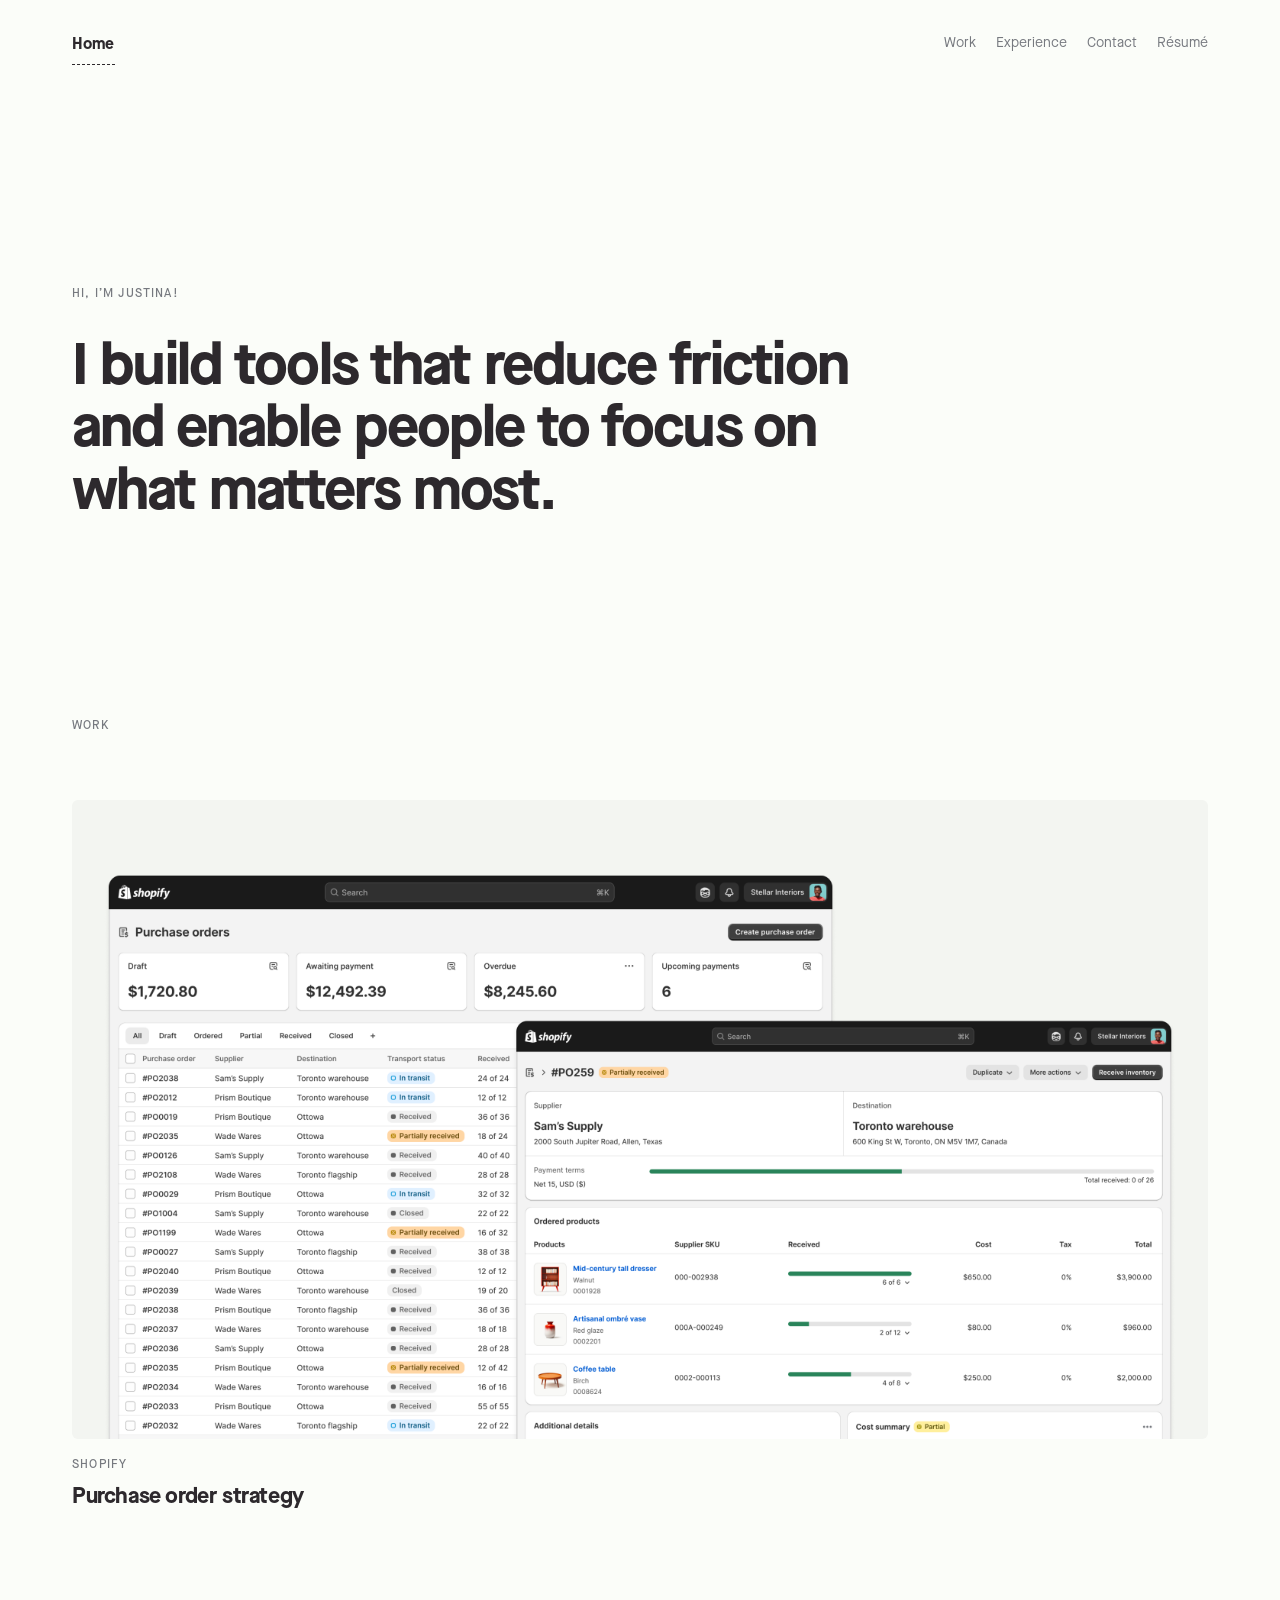
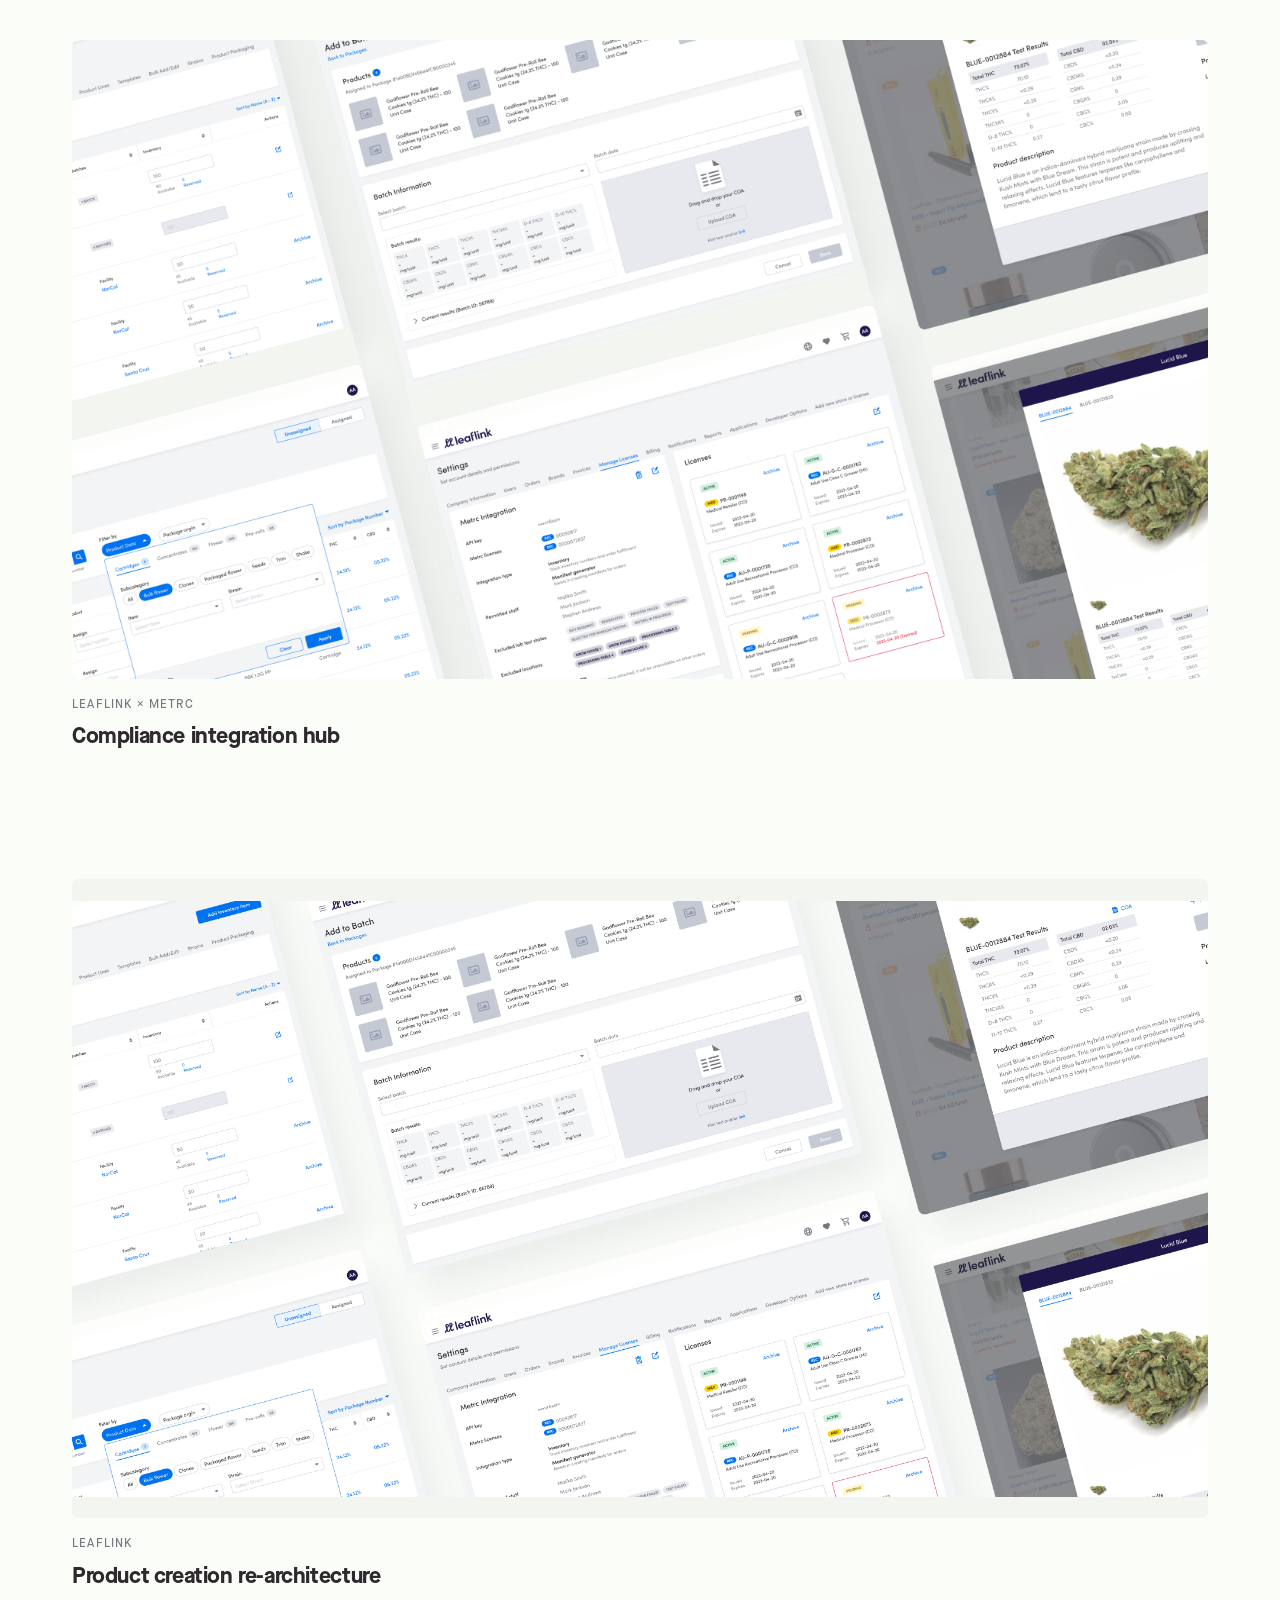
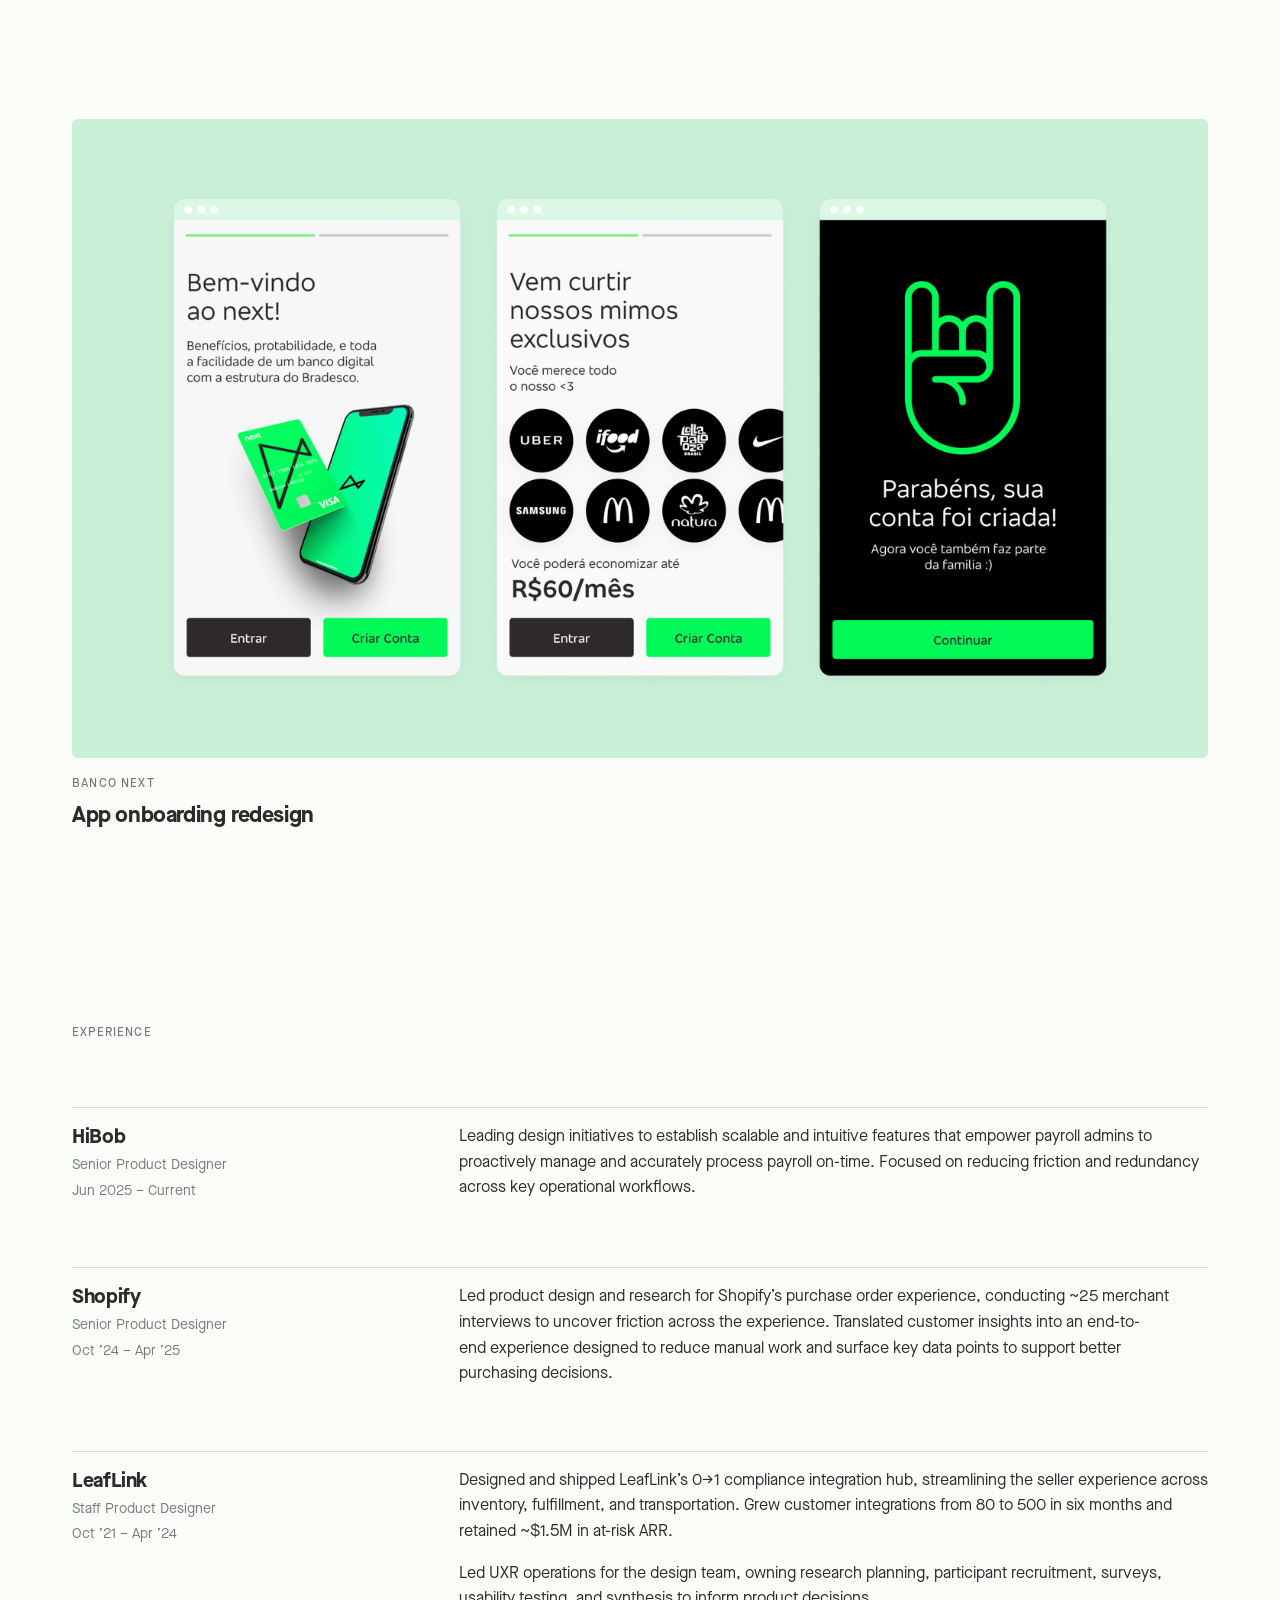
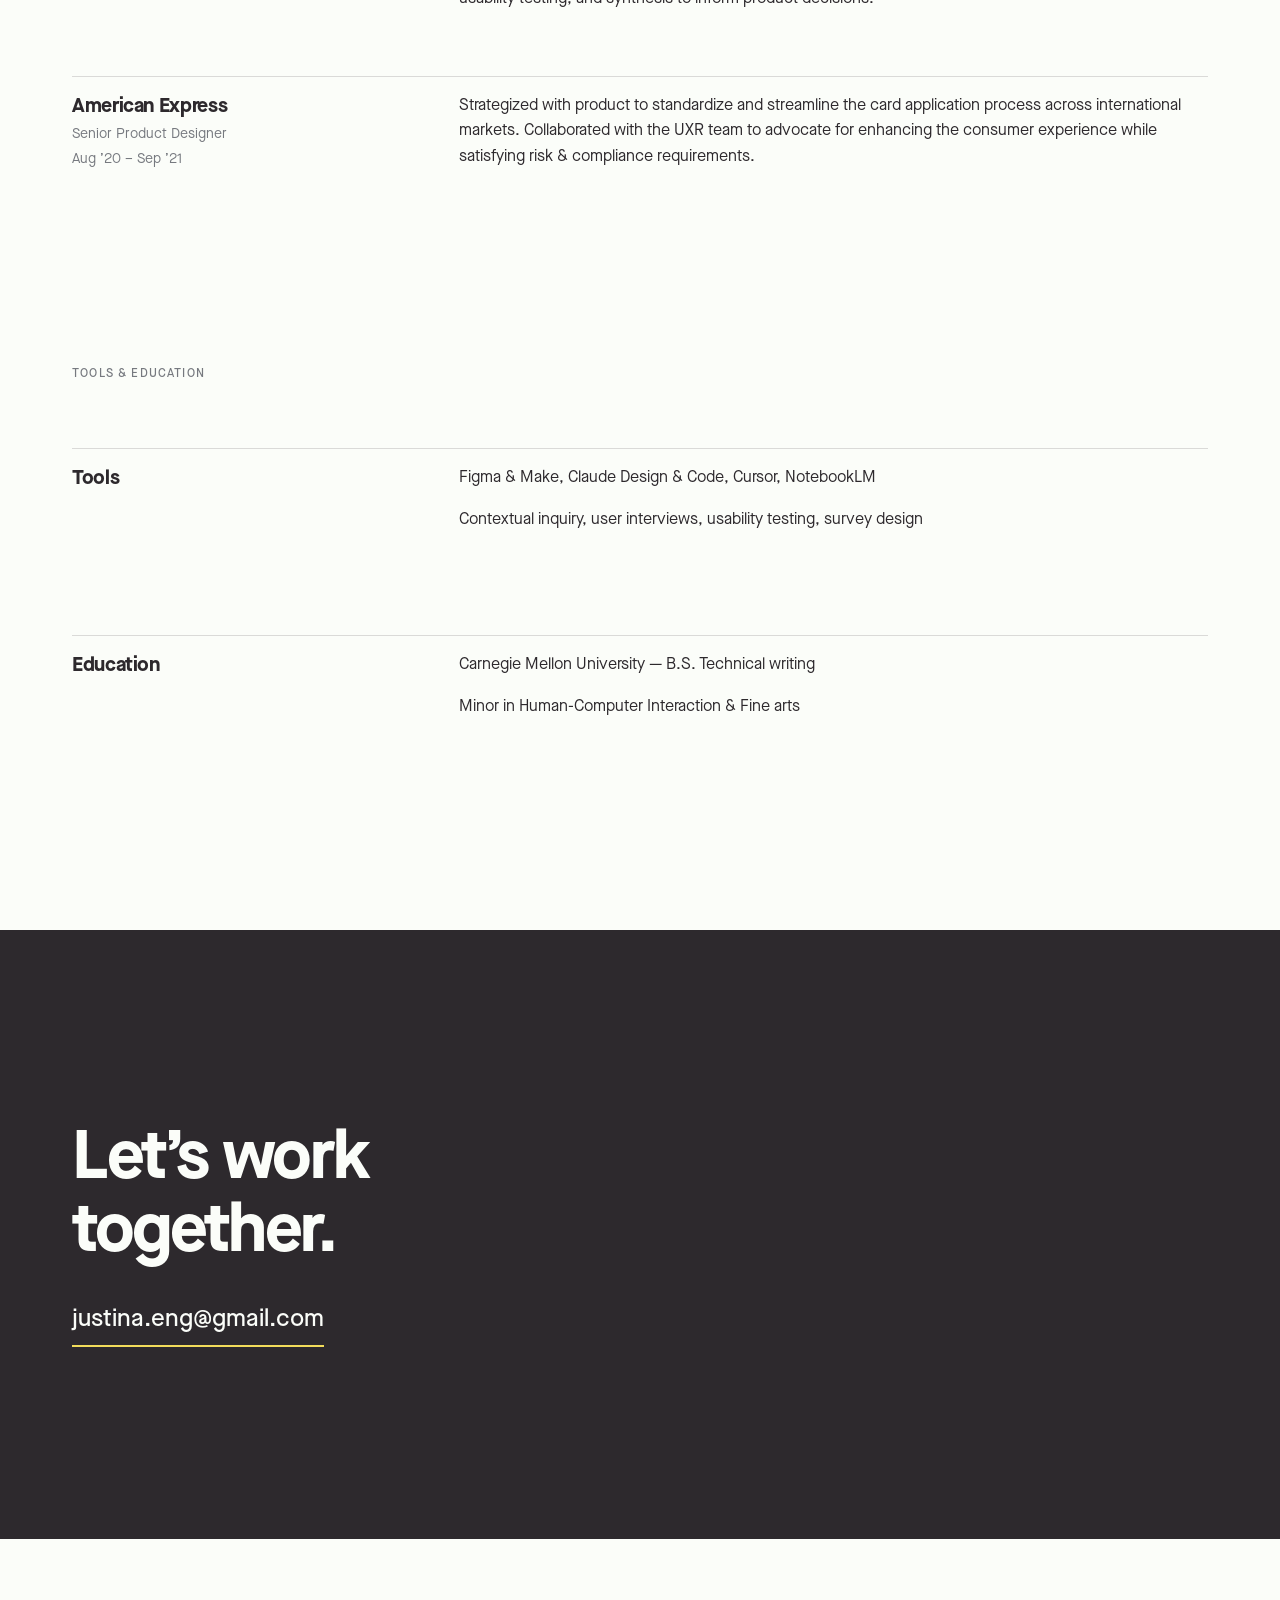
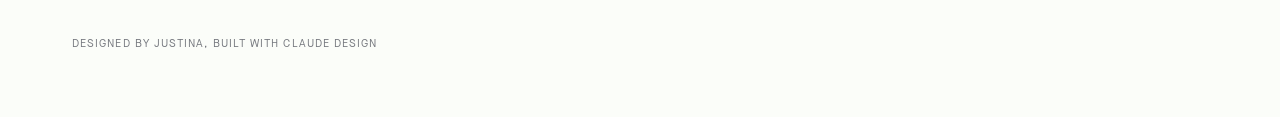
==== commit 355fe88d: "sync redesign from Claude Design Both stylesheets rebuilt onto a shared 12-column / 32px-baseline gr" ====
--- a/index.html
+++ b/index.html
@@ -24,7 +24,7 @@
 
   <section class="hero">
     <p class="hero__greet">Hi, I&rsquo;m Justina!</p>
-    <h1 class="hero__head">Brooklyn-based product designer who enjoys solving complex problems with research &amp; design thinking.</h1>
+    <h1 class="hero__head">I build tools that reduce friction and enable people to focus on what matters most.</h1>
   </section>
 
   <section class="section" id="work">
@@ -32,7 +32,7 @@
     <div class="cases">
     <a class="case" href="shopify.html" aria-label="Purchase order strategy, Shopify">
       <div class="case__art case__art--bleed">
-        <div class="ph" data-ph="tile-shopify.png" data-src="assets/tile-shopify.png" role="img" aria-label="Shopify purchase orders index"></div>
+        <img src="assets/shopify/tile-cover.png" alt="Shopify purchase orders index and detail"/>
       </div>
       <div class="case__info">
         <p class="case__org">Shopify</p>
@@ -42,7 +42,7 @@
 
     <a class="case" href="compliance-hub.html" aria-label="Compliance integration hub, LeafLink × Metrc">
       <div class="case__art case__art--bleed">
-        <div class="ph" data-ph="tile-compliance.png" data-src="assets/tile-compliance.png" role="img" aria-label="LeafLink Metrc category filters"></div>
+        <img src="assets/compliance/tile-cover.png" alt="LeafLink Metrc compliance screens"/>
       </div>
       <div class="case__info">
         <p class="case__org">LeafLink &times; Metrc</p>
@@ -62,7 +62,7 @@
 
     <a class="case" href="onboarding.html" aria-label="App onboarding redesign, Banco Next">
       <div class="case__art case__art--bleed">
-        <img src="assets/banco/hero.png" alt="Banco Next redesigned onboarding screens"/>
+        <img src="assets/banco/tile-cover.png" alt="Banco Next redesigned onboarding screens"/>
       </div>
       <div class="case__info">
         <p class="case__org">Banco Next</p>
@@ -139,12 +139,6 @@
   <div class="outro__inner">
     <h2 class="outro__head">Let&rsquo;s work<br/>together.</h2>
     <a class="outro__mail" href="mailto:justina.eng@gmail.com">justina.eng@gmail.com</a>
-    <div class="outro__links">
-      <a href="#work">Work</a>
-      <a href="#experience">Experience</a>
-      <a href="resume.html">R&eacute;sum&eacute;</a>
-      <a href="mailto:justina.eng@gmail.com">Email</a>
-    </div>
   </div>
 </section>
 
--- a/site.css
+++ b/site.css
@@ -5,67 +5,99 @@
 @font-face{font-family:"Maison Neue";src:url("assets/fonts/MaisonNeue-Bold.otf") format("opentype");font-weight:700;font-style:normal;font-display:swap}
 @font-face{font-family:"Maison Neue";src:url("assets/fonts/MaisonNeue-BoldItalic.otf") format("opentype");font-weight:700;font-style:italic;font-display:swap}
 @font-face{font-family:"Maison Neue";src:url("assets/fonts/MaisonNeue-ExtraBold.otf") format("opentype");font-weight:800;font-style:normal;font-display:swap}
-:root{--bg:rgb(251,253,249);--ink:rgb(45,41,45);--muted:rgb(118,121,127);--hair:rgb(45,41,45);--accent:rgb(242,220,91);--sans:"Maison Neue","Helvetica Neue",Helvetica,Arial,sans-serif}
+
+/* Justina — home & resume
+   Same grid and baseline as case-study.css:
+     page max 1200px · 32px padding · 12 columns · 24px gutter
+     baseline 32px — every vertical value is a multiple of it
+   Add class="grid-on" to <body> to see the columns. */
+:root{
+  --bg:rgb(251,253,249);--ink:rgb(45,41,45);--muted:rgb(118,121,127);
+  --hair:rgba(45,41,45,.16);--mat:rgba(45,41,45,.035);--accent:rgb(242,220,91);
+  --grid-max:1200px;--pad:32px;--gut:24px;--cols:12;
+  --bl:32px;--bl-h:16px;--bl-1:32px;--bl-2:64px;--bl-3:96px;--bl-4:128px;--bl-5:192px;
+  --sans:"Maison Neue","Helvetica Neue",Helvetica,Arial,sans-serif;
+}
 *{box-sizing:border-box}
-html,body{margin:0;padding:0}
-body{background:var(--bg);color:var(--ink);font-family:var(--sans);font-size:16px;line-height:1.5;-webkit-font-smoothing:antialiased;text-rendering:optimizeLegibility}
+html{-webkit-text-size-adjust:100%}
+body{margin:0;padding:0;overflow-x:hidden;background:var(--bg);color:var(--ink);font-family:var(--sans);font-size:19px;line-height:1.6842;-webkit-font-smoothing:antialiased;font-kerning:normal;font-variant-ligatures:common-ligatures;letter-spacing:0}
+img{display:block;max-width:100%;height:auto}
 a{color:inherit;text-decoration:none}
 a:hover{color:var(--ink)}
-/* nav */
+svg{fill:currentColor;color:var(--ink)}
+svg [fill]:not([fill="none"]){fill:currentColor}
+svg [stroke]:not([stroke="none"]){stroke:currentColor}
+
+/* ══ the grid ══ */
+.page{display:grid;grid-template-columns:repeat(var(--cols),minmax(0,1fr));column-gap:var(--gut);row-gap:0;width:100%;max-width:var(--grid-max);margin-inline:auto;padding-inline:var(--pad)}
+.page>*{grid-column:1/-1;min-width:0}
+.page>*+*{margin-top:var(--bl-5)}
+.section,.hero{display:grid;grid-template-columns:subgrid;grid-column:1/-1;row-gap:var(--bl-1)}
+.section>*,.hero>*{grid-column:1/-1;min-width:0}
+body.grid-on .page{position:relative}
+body.grid-on .page::before{content:"";position:absolute;inset:0 var(--pad);background:repeating-linear-gradient(90deg,rgba(255,0,90,.06) 0 calc((100% - (var(--cols) - 1)*var(--gut))/var(--cols)),transparent 0 0);pointer-events:none;z-index:99}
+
+/* ══ nav ══ */
 .nav{position:sticky;top:0;z-index:10;background:var(--bg)}
-.nav__inner{display:flex;align-items:center;justify-content:space-between;max-width:1040px;margin:0 auto;padding:24px}
-.nav__home{position:relative;font-weight:700;font-size:16px;letter-spacing:0.01em}
+.nav__inner{display:flex;align-items:center;justify-content:space-between;max-width:var(--grid-max);margin:0 auto;padding:var(--bl-1) var(--pad)}
+.nav__home{position:relative;font-weight:700;font-size:16px;letter-spacing:.01em}
 .nav__home::after{content:"";position:absolute;left:0;right:0;bottom:-6px;border-bottom:1px dashed var(--ink)}
 .nav__right{display:flex;gap:20px;font-size:14px;color:var(--muted)}
 .nav__right a{position:relative;padding-bottom:4px}
 .nav__right a:hover::after{content:"";position:absolute;inset:auto 0 -2px 0;border-bottom:1px dashed var(--ink)}
-/* ── grid + rhythm system ──
-   column: 1040px max, 8-col grid, 24px gutter
-   vertical scale: 24 / 48 / 96 / 160 */
-.page{max-width:1040px;margin:0 auto;padding:0 24px}
-.section{padding-block:clamp(72px,10vw,160px)}
-.section+.section{padding-top:0}
-.section__label{margin:0 0 clamp(32px,4vw,56px);font-size:12px;font-weight:500;letter-spacing:0.14em;text-transform:uppercase;color:var(--muted)}
-/* hero */
-.hero{padding:clamp(88px,13vw,200px) 0 clamp(72px,10vw,160px);display:flex;flex-direction:column;gap:clamp(20px,2.4vw,32px)}
-.hero__greet{margin:0;font-size:12px;font-weight:500;letter-spacing:0.14em;text-transform:uppercase;color:var(--muted)}
-.hero__head{margin:0;font-weight:700;font-size:clamp(34px,5vw,58px);line-height:1.06;letter-spacing:-0.032em;text-wrap:pretty;max-width:19ch}
-/* work stack — one case per row */
-.cases{display:grid;grid-template-columns:1fr;gap:clamp(56px,7vw,104px)}
-.case{display:flex;flex-direction:column;gap:20px;min-width:0}
-.case__art{width:100%;aspect-ratio:16/9;display:flex;align-items:center;justify-content:center;padding:clamp(24px,3.5vw,48px);background:rgba(45,41,45,0.035);border-radius:6px;overflow:hidden;transition:background 200ms ease}
-.case:hover .case__art{background:rgba(45,41,45,0.07)}
+
+/* ══ hero ══ */
+.hero{padding-block:var(--bl-5) 0;row-gap:var(--bl-1)}
+.page>.hero{margin-top:0}
+.hero__greet{margin:0;grid-column:1/-1;font-size:12px;font-weight:500;letter-spacing:.098em;text-transform:uppercase;color:var(--muted)}
+.hero__head{margin:0;grid-column:1/span 9;font-weight:700;font-size:clamp(34px,5vw,58px);line-height:1.08;letter-spacing:-.032em;text-wrap:pretty}
+
+/* ══ section labels ══ */
+.section__label{margin:0;grid-column:1/-1;font-size:12px;font-weight:500;letter-spacing:.098em;text-transform:uppercase;color:var(--muted)}
+.section__label+*{margin-top:var(--bl-1)}
+
+/* ══ work stack — one case per row ══ */
+.cases{display:grid;grid-template-columns:minmax(0,1fr);gap:var(--bl-4)}
+.case{display:flex;flex-direction:column;gap:var(--bl-h);min-width:0}
+.case__art{width:100%;aspect-ratio:16/9;display:flex;align-items:center;justify-content:center;padding:clamp(24px,3.5vw,48px);background:var(--mat);border-radius:6px;overflow:hidden;transition:background 180ms ease}
+.case:hover .case__art{background:rgba(45,41,45,.07)}
 .case__art img{max-width:100%;max-height:100%;display:block;object-fit:contain}
 .case__art--bleed{padding:0}
 .case__art--bleed img{width:100%;height:100%;max-width:none;max-height:none;object-fit:contain;object-position:center}
-/* metadata spine */
 .case__info{display:flex;flex-direction:column;gap:8px}
-.case__org{margin:0;font-size:12px;font-weight:500;letter-spacing:0.14em;text-transform:uppercase;color:var(--muted)}
-.case__title{font-weight:700;font-size:clamp(19px,2vw,24px);line-height:1.2;margin:0;letter-spacing:-0.02em}
-/* ── experience list ── */
-.exp{display:grid;gap:clamp(32px,4vw,52px)}
-.exp__row{display:grid;grid-template-columns:minmax(0,1fr) minmax(0,1.6fr);gap:8px clamp(24px,4vw,56px);padding-top:20px;border-top:1px solid rgba(45,41,45,0.16)}
-.exp__co{margin:0;font-weight:700;font-size:clamp(17px,1.7vw,20px);line-height:1.25;letter-spacing:-0.018em}
+.case__org{margin:0;font-size:12px;font-weight:500;letter-spacing:.098em;text-transform:uppercase;color:var(--muted)}
+.case__title{margin:0;font-size:22px;font-weight:700;line-height:1.3;letter-spacing:-.018em}
+
+/* ══ experience — label column 1–4, body 5–12 ══ */
+.exp{display:grid;gap:var(--bl-2)}
+.exp__row,.meta-list{display:grid;grid-template-columns:repeat(var(--cols),minmax(0,1fr));column-gap:var(--gut);row-gap:var(--bl-h);padding-top:var(--bl-h);border-top:1px solid var(--hair)}
+.exp__row>*:first-child,.meta-list dt{grid-column:1/span 4;min-width:0}
+.exp__row>*:last-child,.meta-list dd{grid-column:5/span 8;min-width:0}
+.exp__co,.meta-list dt{margin:0;font-weight:700;font-size:clamp(17px,1.7vw,20px);line-height:1.3;letter-spacing:-.018em}
 .exp__role{margin:4px 0 0;font-size:14px;color:var(--muted)}
-.exp__dates{margin:4px 0 0;font-size:12px;font-weight:500;letter-spacing:0.12em;text-transform:uppercase;color:var(--muted)}
-.exp__body{margin:0;display:grid;gap:12px;font-size:16px;line-height:1.6;text-wrap:pretty}
+.exp__dates{margin:2px 0 0;font-size:14px;color:var(--muted)}
+.exp__body{margin:0;display:grid;gap:var(--bl-h);font-size:16px;line-height:1.6;text-wrap:pretty}
 .exp__body p{margin:0}
-.meta-list{display:grid;grid-template-columns:minmax(0,1fr) minmax(0,1.6fr);gap:8px clamp(24px,4vw,56px);padding-top:20px;border-top:1px solid rgba(45,41,45,0.16)}
-.meta-list dt{margin:0;font-weight:700;font-size:clamp(17px,1.7vw,20px);line-height:1.25;letter-spacing:-0.018em}
-.meta-list dd{grid-column:2;margin:0;font-size:16px;line-height:1.6}
-.meta-list dd+dd{margin-top:8px;color:var(--muted)}
-/* outro */
-.outro{background:var(--ink);color:var(--bg);padding:clamp(88px,12vw,176px) 0}
-.outro__inner{max-width:1040px;margin:0 auto;padding:0 24px}
-.outro__head{margin:0;font-weight:700;font-size:clamp(38px,5.6vw,68px);line-height:1.04;letter-spacing:-0.035em}
-.outro__mail{display:inline-block;margin-top:clamp(28px,3.4vw,48px);font-size:clamp(17px,1.9vw,26px);font-weight:500;border-bottom:2px solid var(--accent);padding-bottom:5px}
-.outro__mail:hover{color:var(--accent)}
-.outro__links{display:flex;flex-wrap:wrap;gap:28px;margin-top:clamp(36px,4.4vw,64px);padding-top:22px;border-top:1px solid rgba(251,253,249,0.22);font-size:11px;font-weight:500;letter-spacing:0.13em;text-transform:uppercase;color:rgba(251,253,249,0.62)}
+.meta-list dd{margin:0;font-size:16px;line-height:1.6}
+
+/* ══ outro ══ */
+.outro{background:var(--ink);color:var(--bg);padding-block:var(--bl-5);margin-top:var(--bl-5)}
+.outro__inner{max-width:var(--grid-max);margin:0 auto;padding-inline:var(--pad)}
+.outro__head{margin:0;font-weight:700;font-size:clamp(38px,5.6vw,68px);line-height:1.06;letter-spacing:-.035em}
+.outro__mail{display:inline-block;margin-top:var(--bl-1);font-size:clamp(17px,1.9vw,26px);font-weight:500;border-bottom:2px solid var(--accent);padding-bottom:5px}
+.outro__links{display:flex;gap:var(--bl-1);margin-top:var(--bl-2);font-size:14px;color:rgba(251,253,249,.62)}
 .outro__links a:hover{color:var(--bg)}
-.footer{text-align:center;font-size:11px;letter-spacing:0.14em;text-transform:uppercase;color:var(--muted);padding:48px 32px 32px}
-@media (max-width:720px){.cases{gap:48px}.case__art{aspect-ratio:4/3}.exp__row,.meta-list{grid-template-columns:1fr;gap:12px}.outro__inner{padding:0}}
 
-/* ── missing-asset placeholder ── see case-study.css for the convention */
-.ph{background-image:none!important;background-color:rgba(45,41,45,.04);border:1px dashed rgba(45,41,45,.3);border-radius:3px;display:flex;align-items:center;justify-content:center;padding:8px;overflow:hidden}
-.ph::after{content:attr(data-ph);font-family:ui-monospace,SFMono-Regular,Menlo,monospace;font-size:13px;line-height:1.35;color:var(--muted);text-align:center;word-break:break-word}
-.case__art .ph{width:100%;height:100%}
+.footer{max-width:var(--grid-max);margin-inline:auto;padding:var(--bl-3) var(--pad) var(--bl-2);font-size:11px;letter-spacing:.098em;text-transform:uppercase;color:var(--muted)}
+
+@media (max-width:1080px){
+  :root{--grid-max:100%}
+  .hero__head{grid-column:1/-1}
+}
+@media (max-width:720px){
+  :root{--pad:24px;--bl-5:128px;--bl-4:96px;--bl-3:64px}
+  body{font-size:18px;line-height:1.6667}
+  .case__art{aspect-ratio:4/3}
+  .exp__row>*:first-child,.exp__row>*:last-child,.meta-list dt,.meta-list dd{grid-column:1/-1}
+  .exp__row,.meta-list{row-gap:12px}
+}
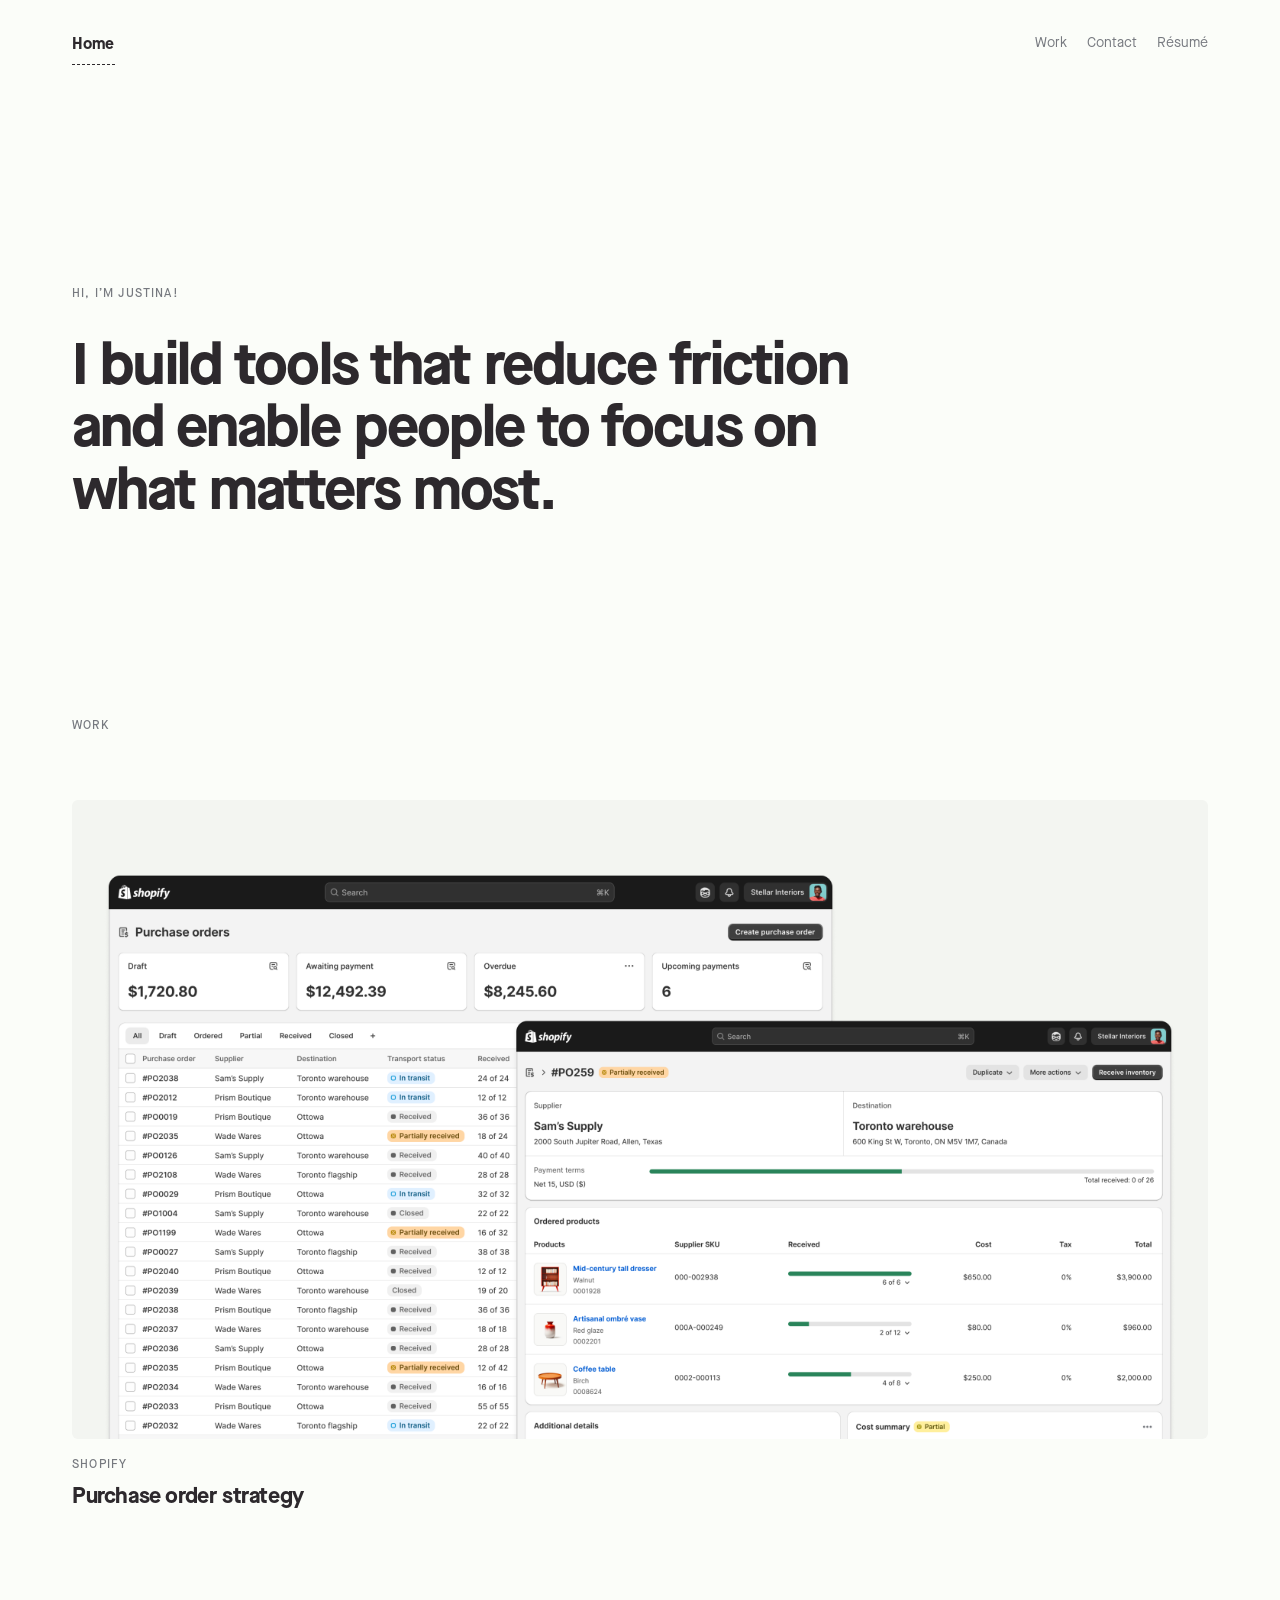
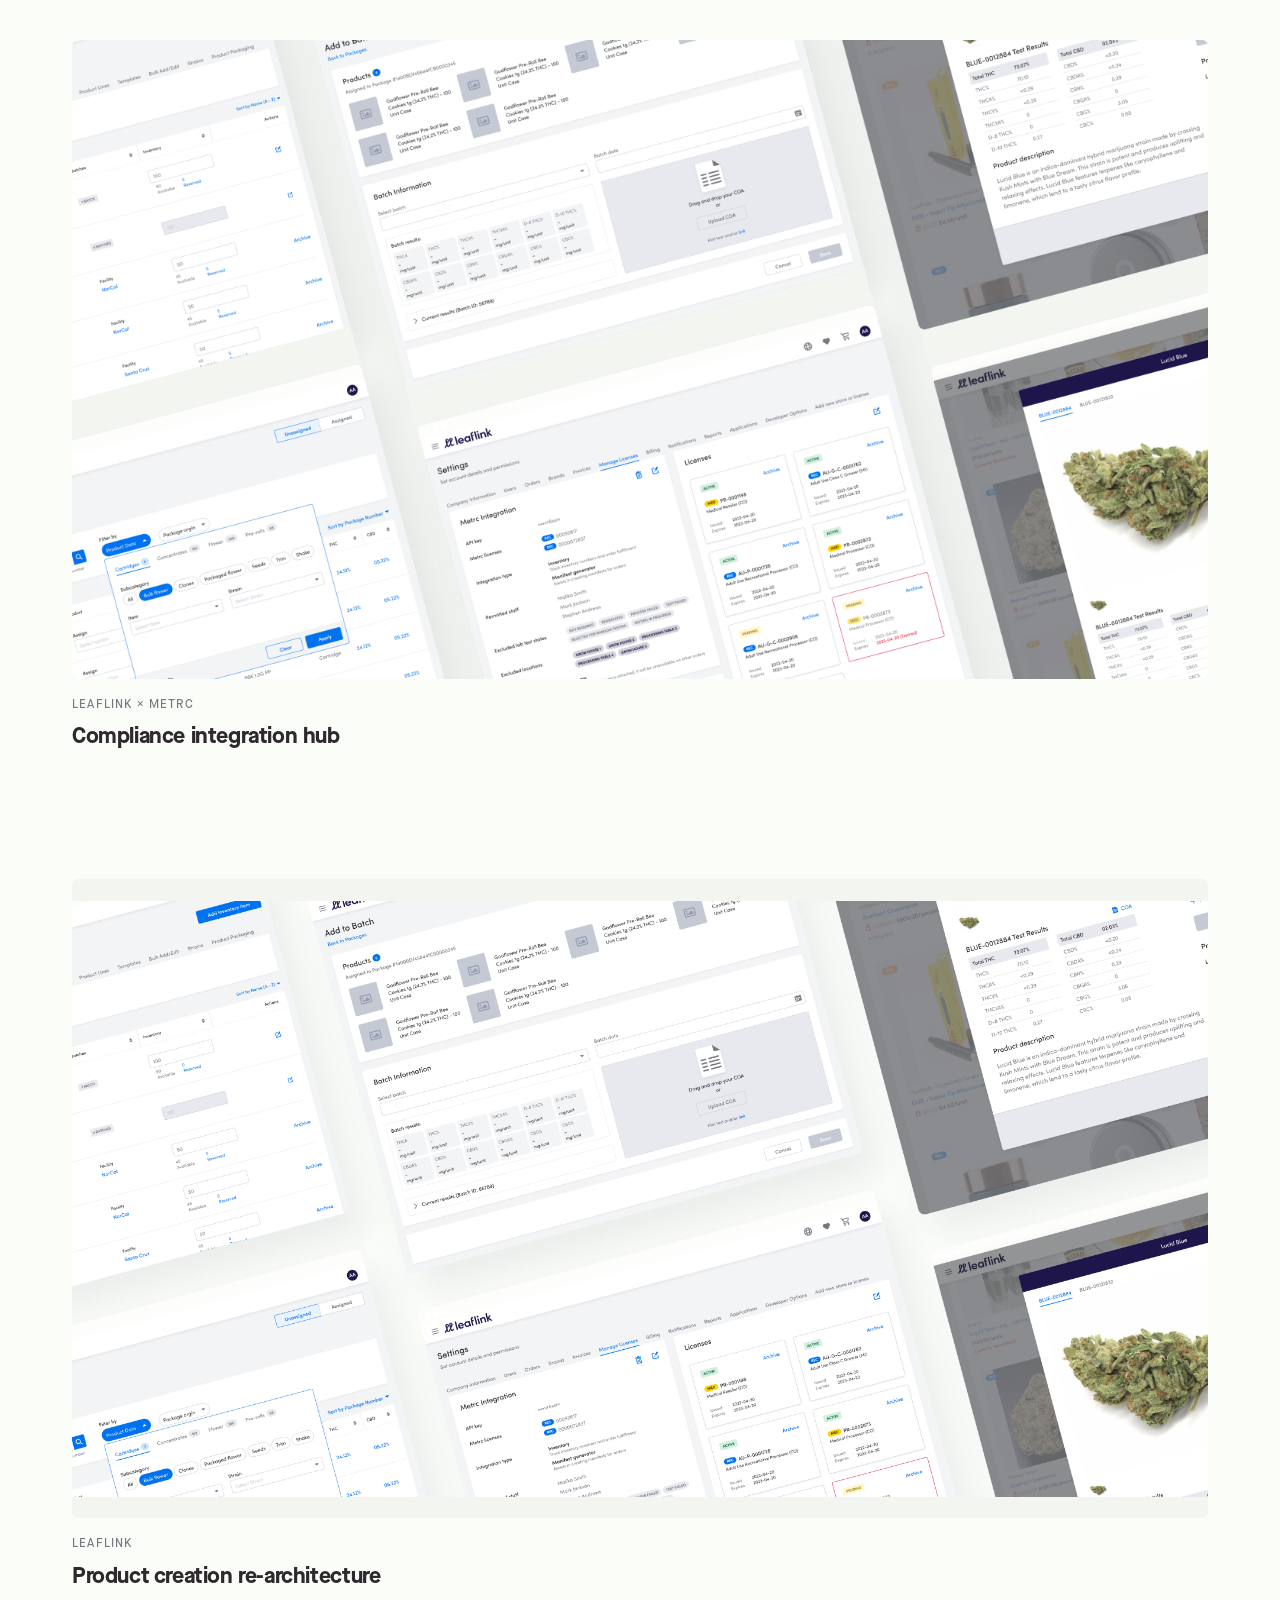
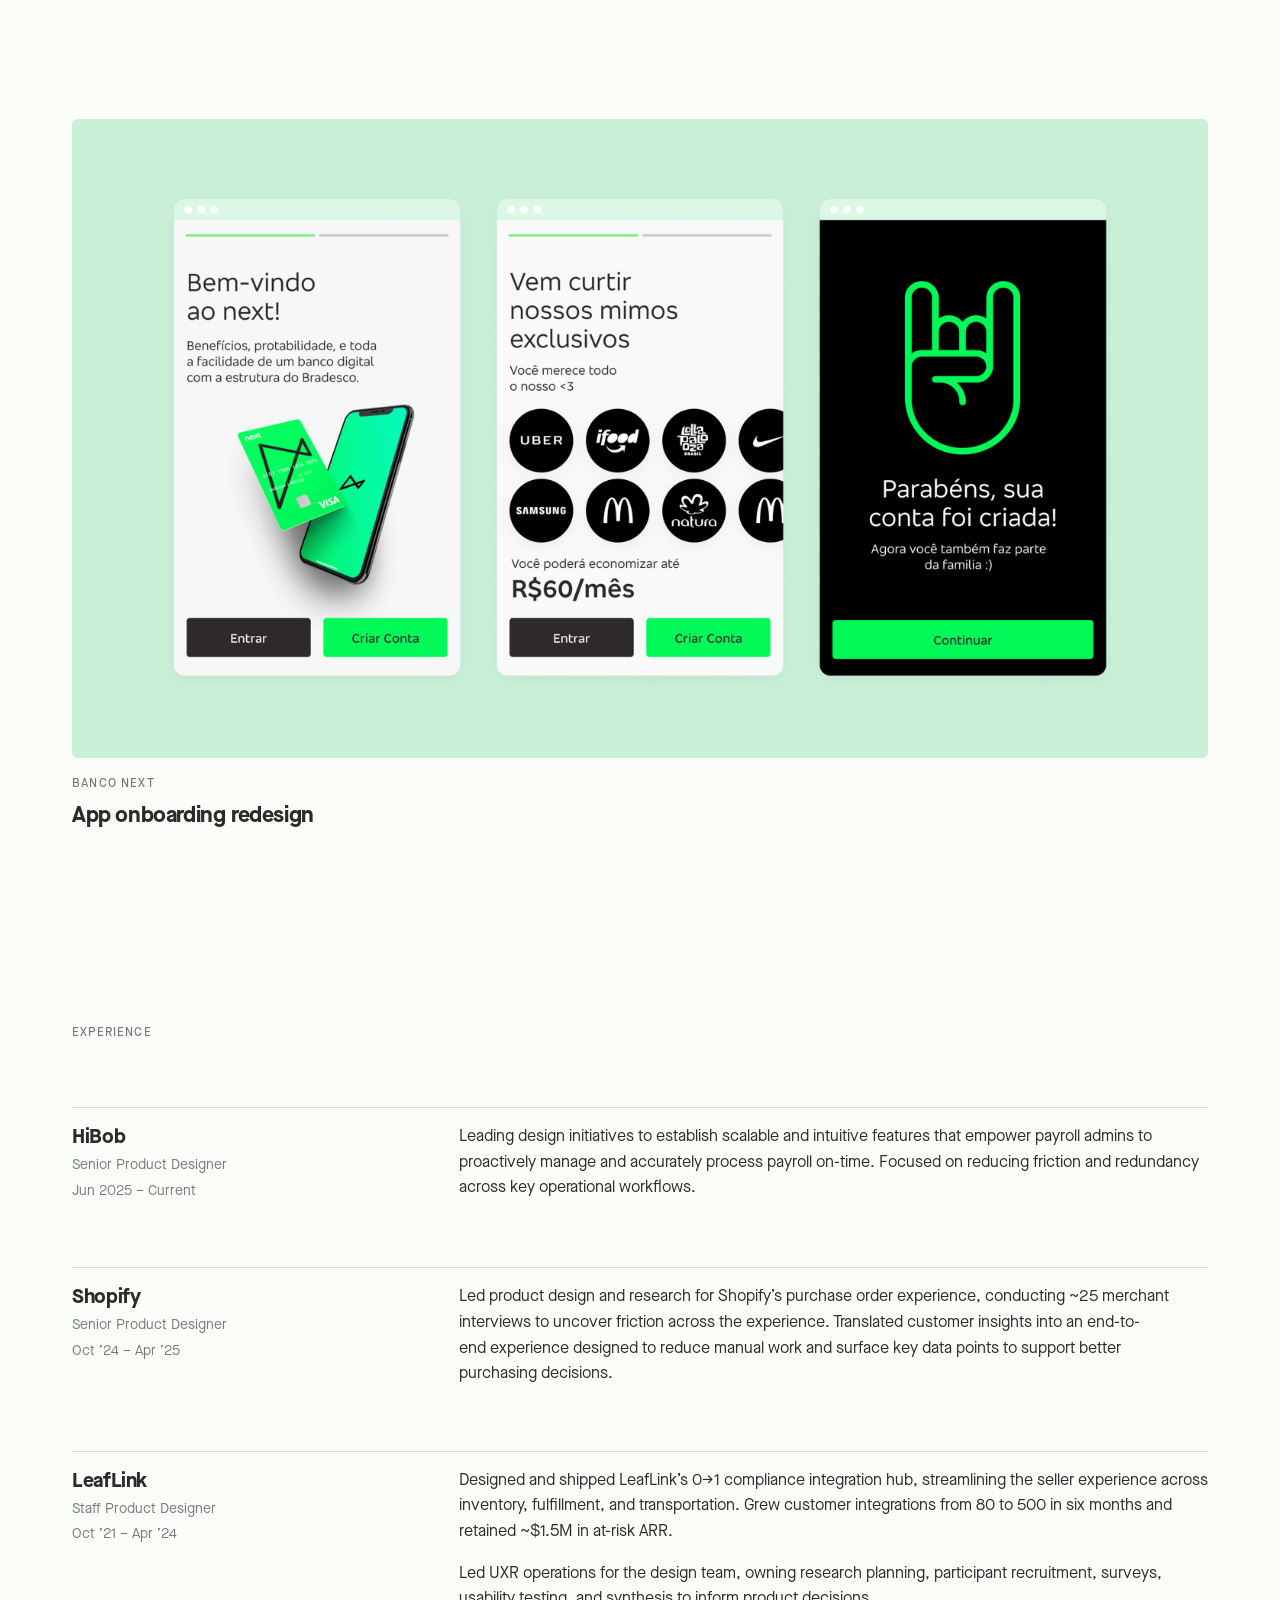
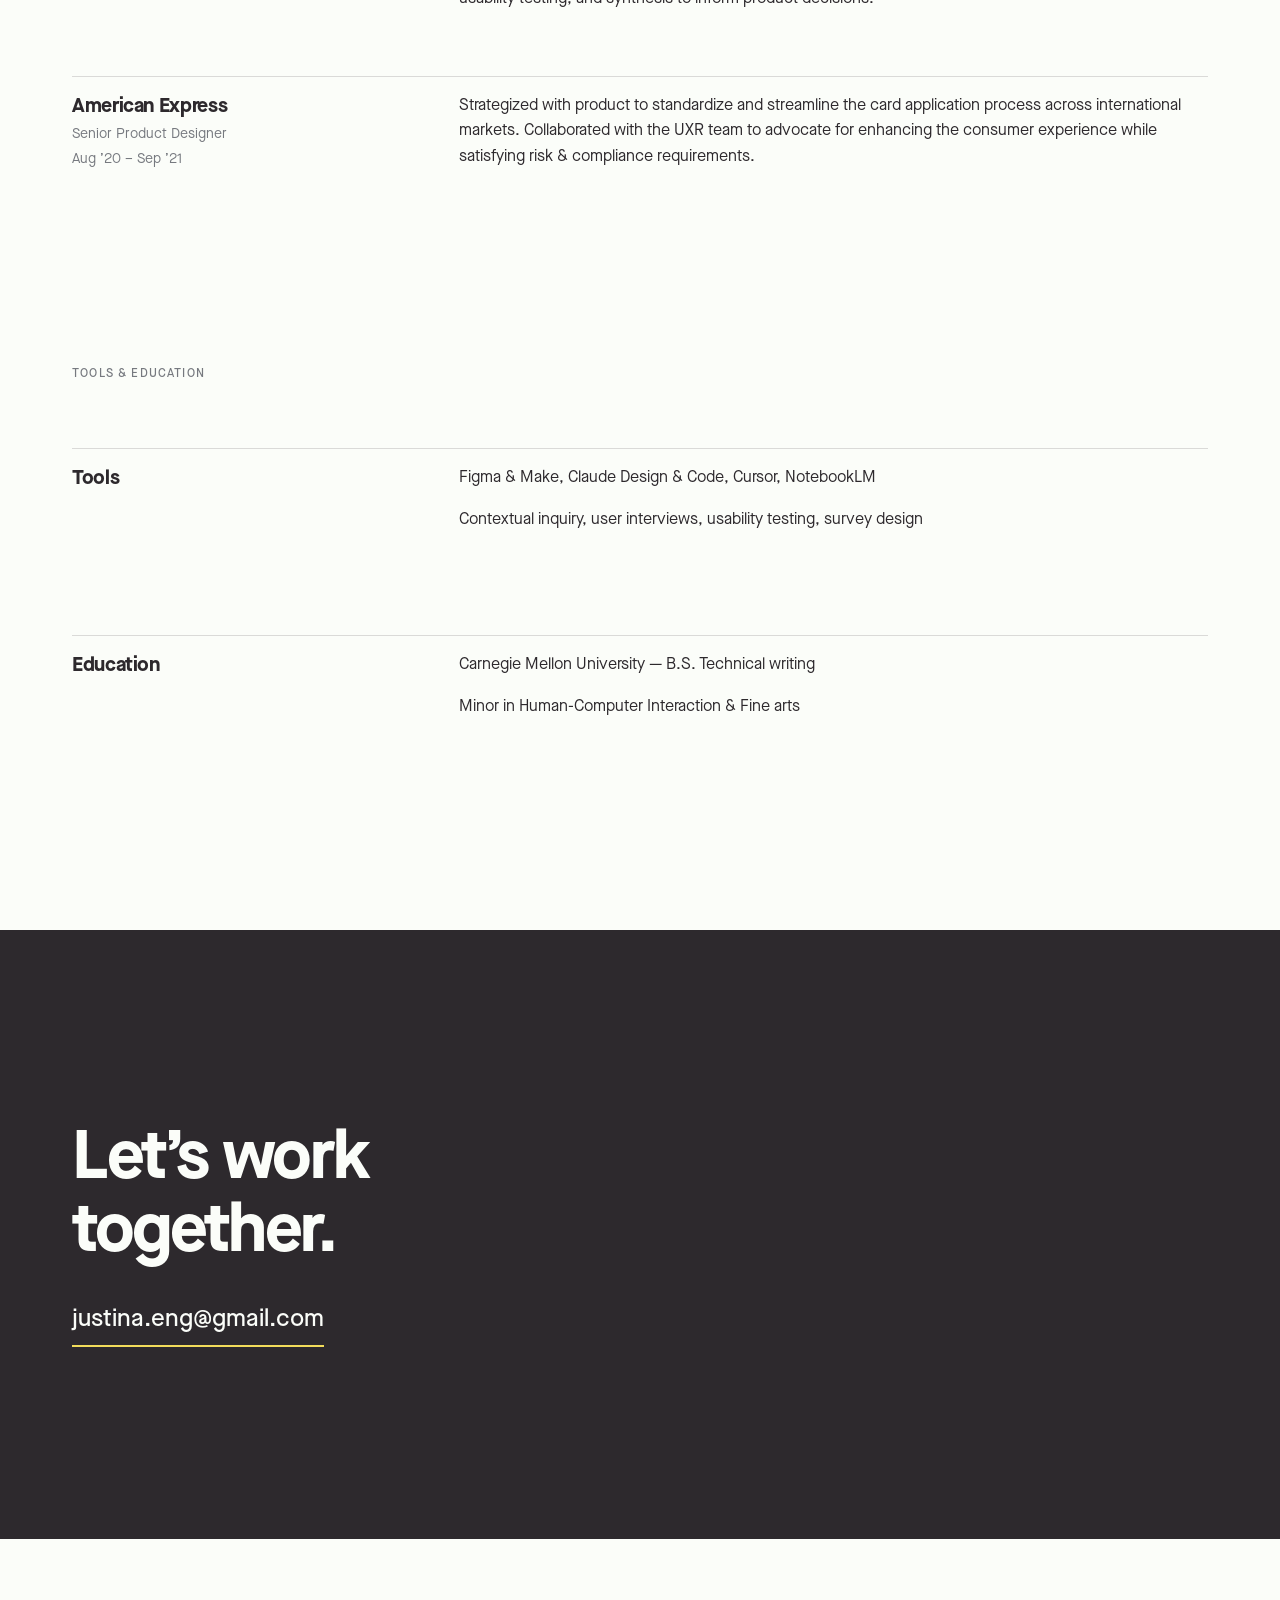
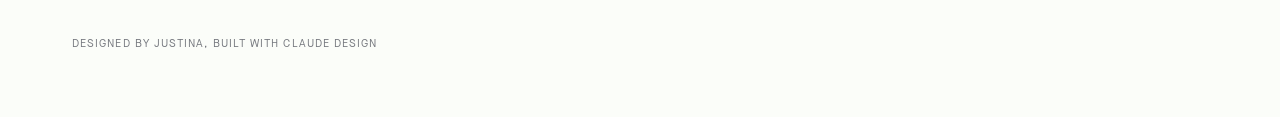
==== commit 92e9f8b0: "remove Experience from the global nav Drops the link from index.html and all four case studies; resu" ====
--- a/index.html
+++ b/index.html
@@ -13,7 +13,6 @@
   <a class="nav__home" href="index.html">Home</a>
   <div class="nav__right">
     <a href="#work">Work</a>
-    <a href="#experience">Experience</a>
     <a href="#contact">Contact</a>
     <a href="resume.html">Résumé</a>
   </div>
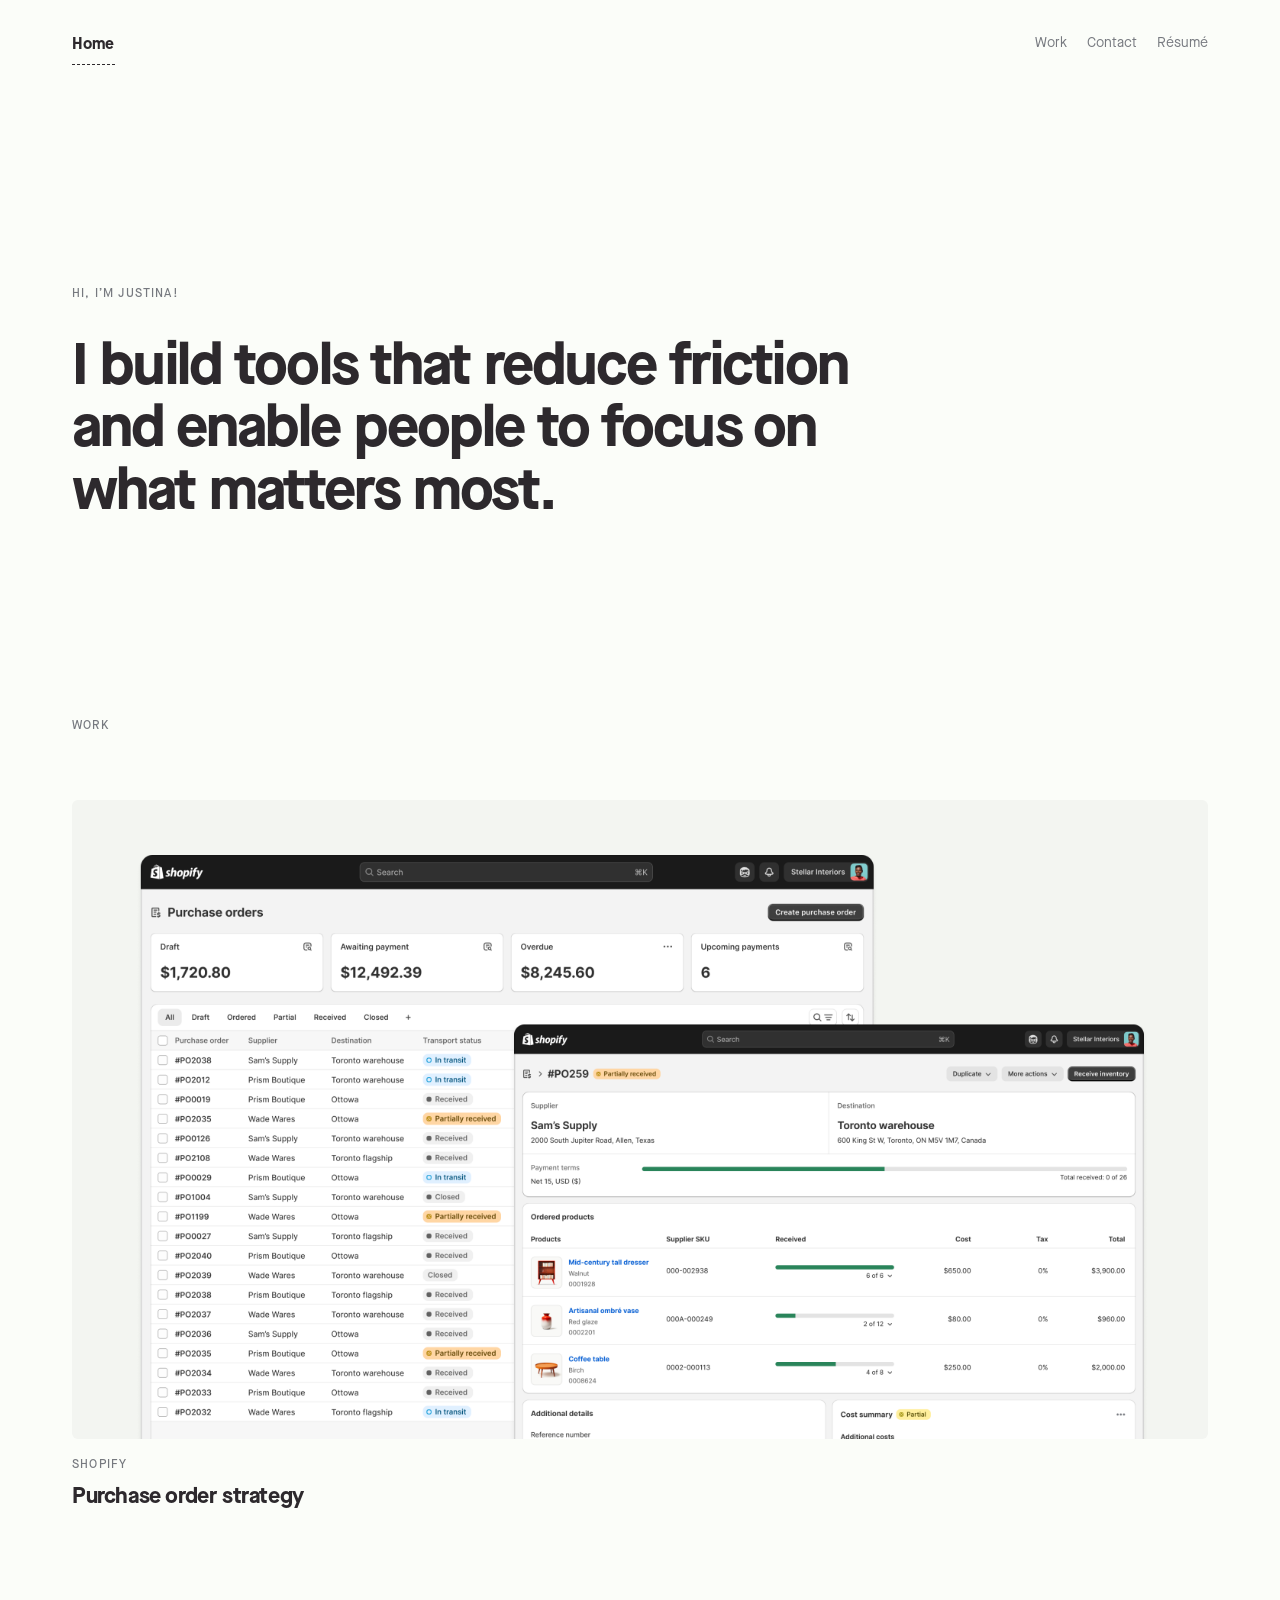
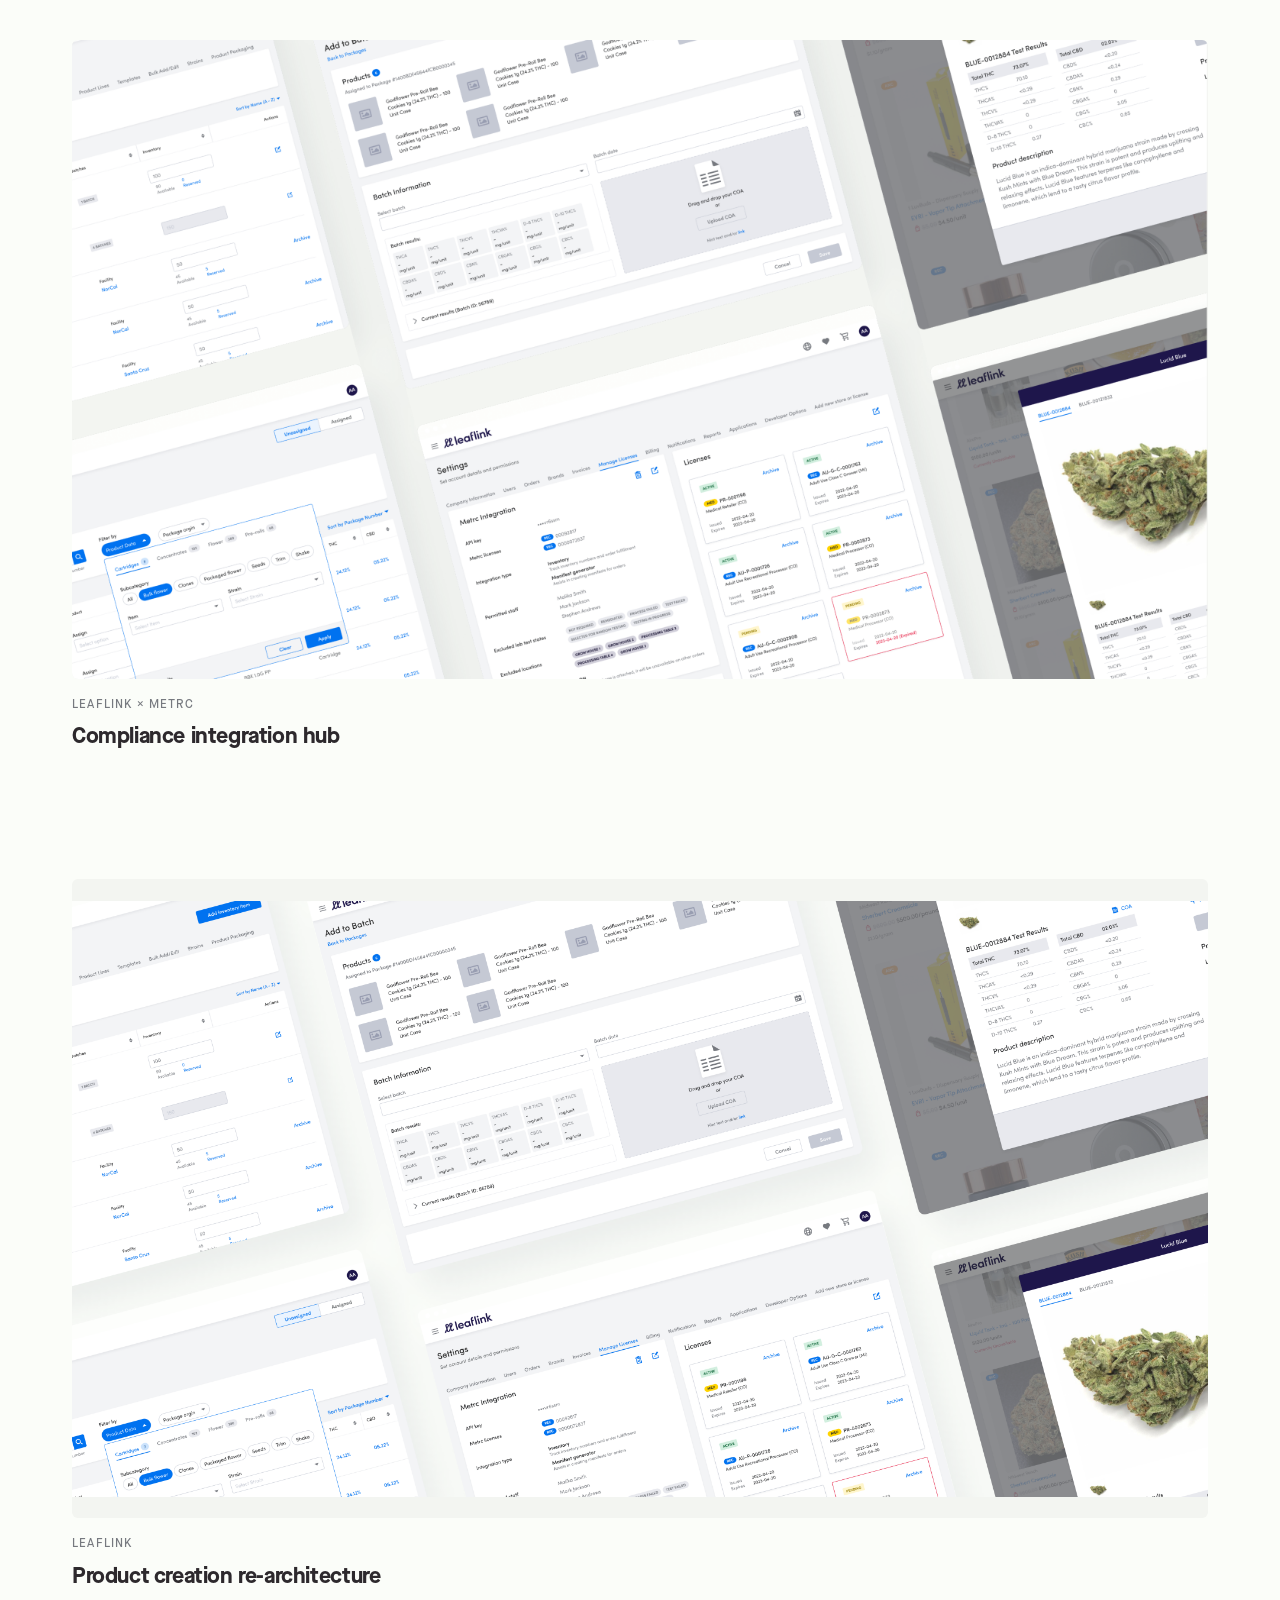
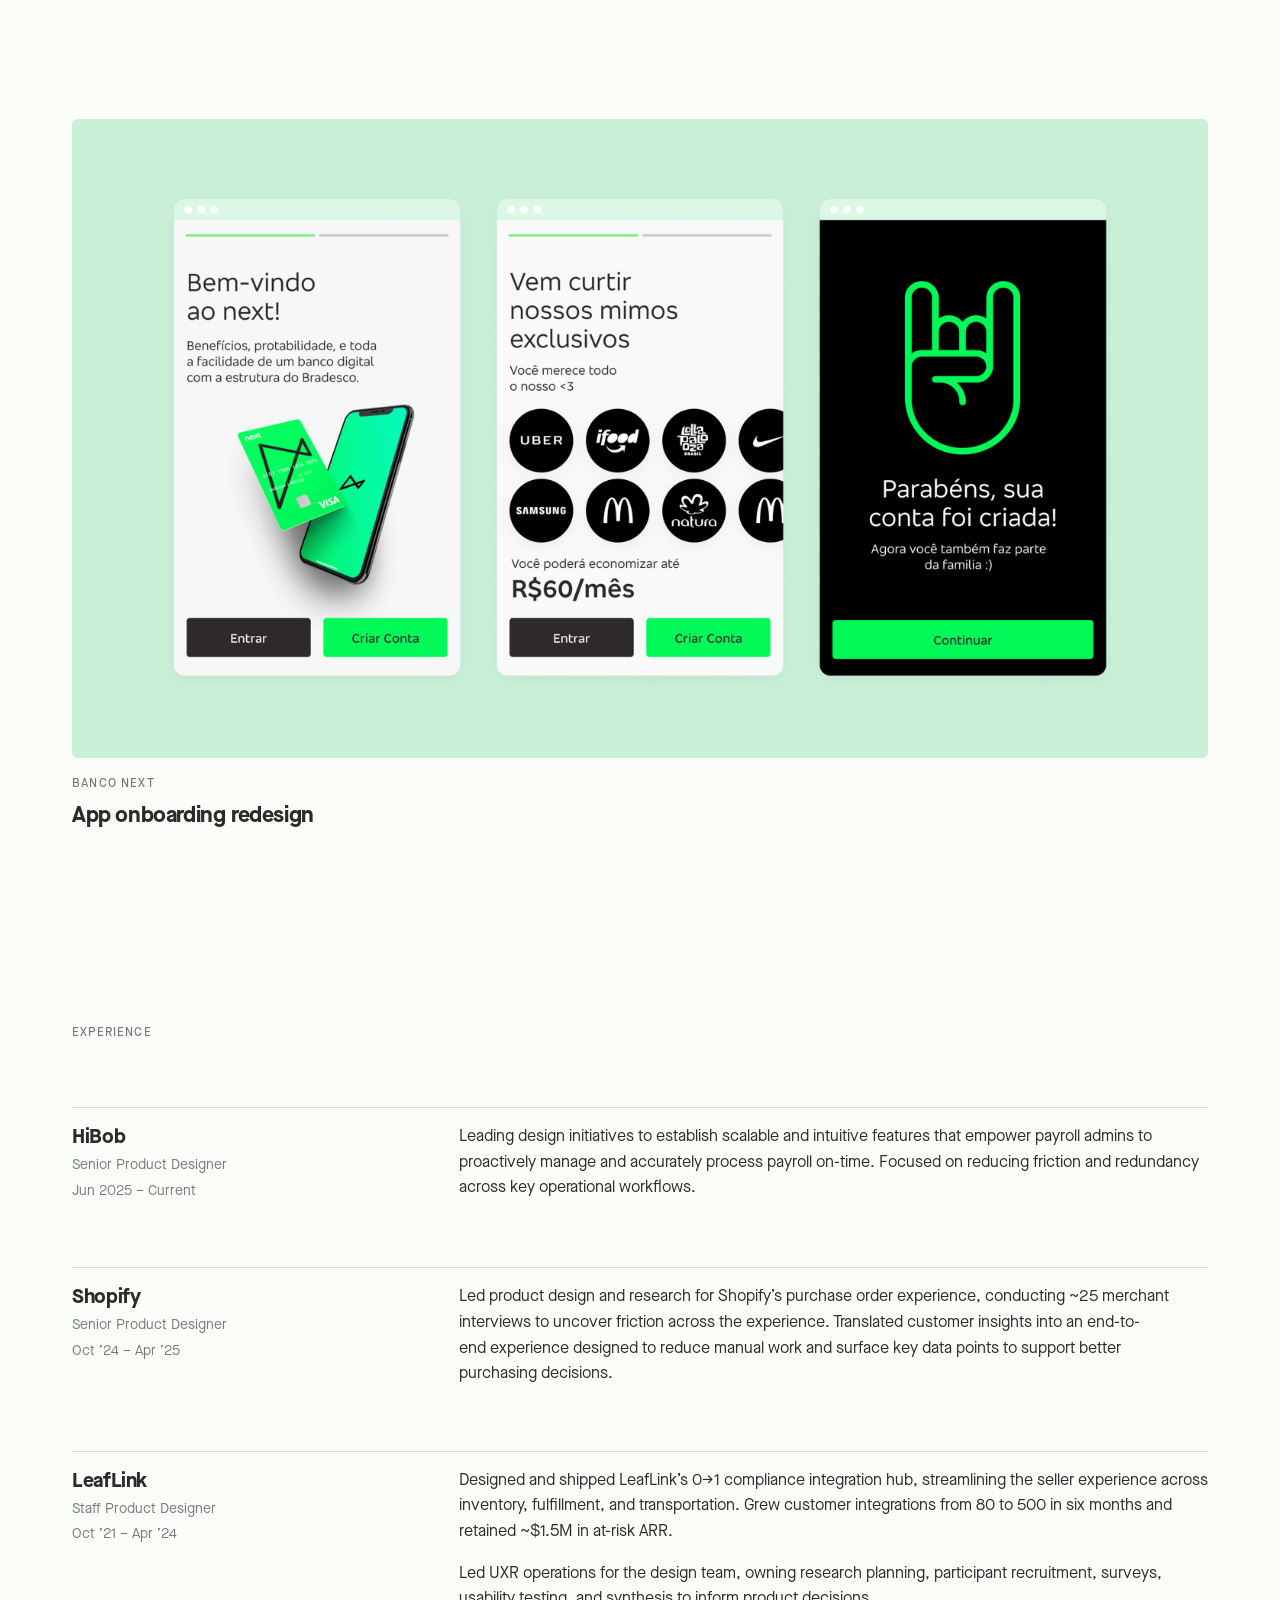
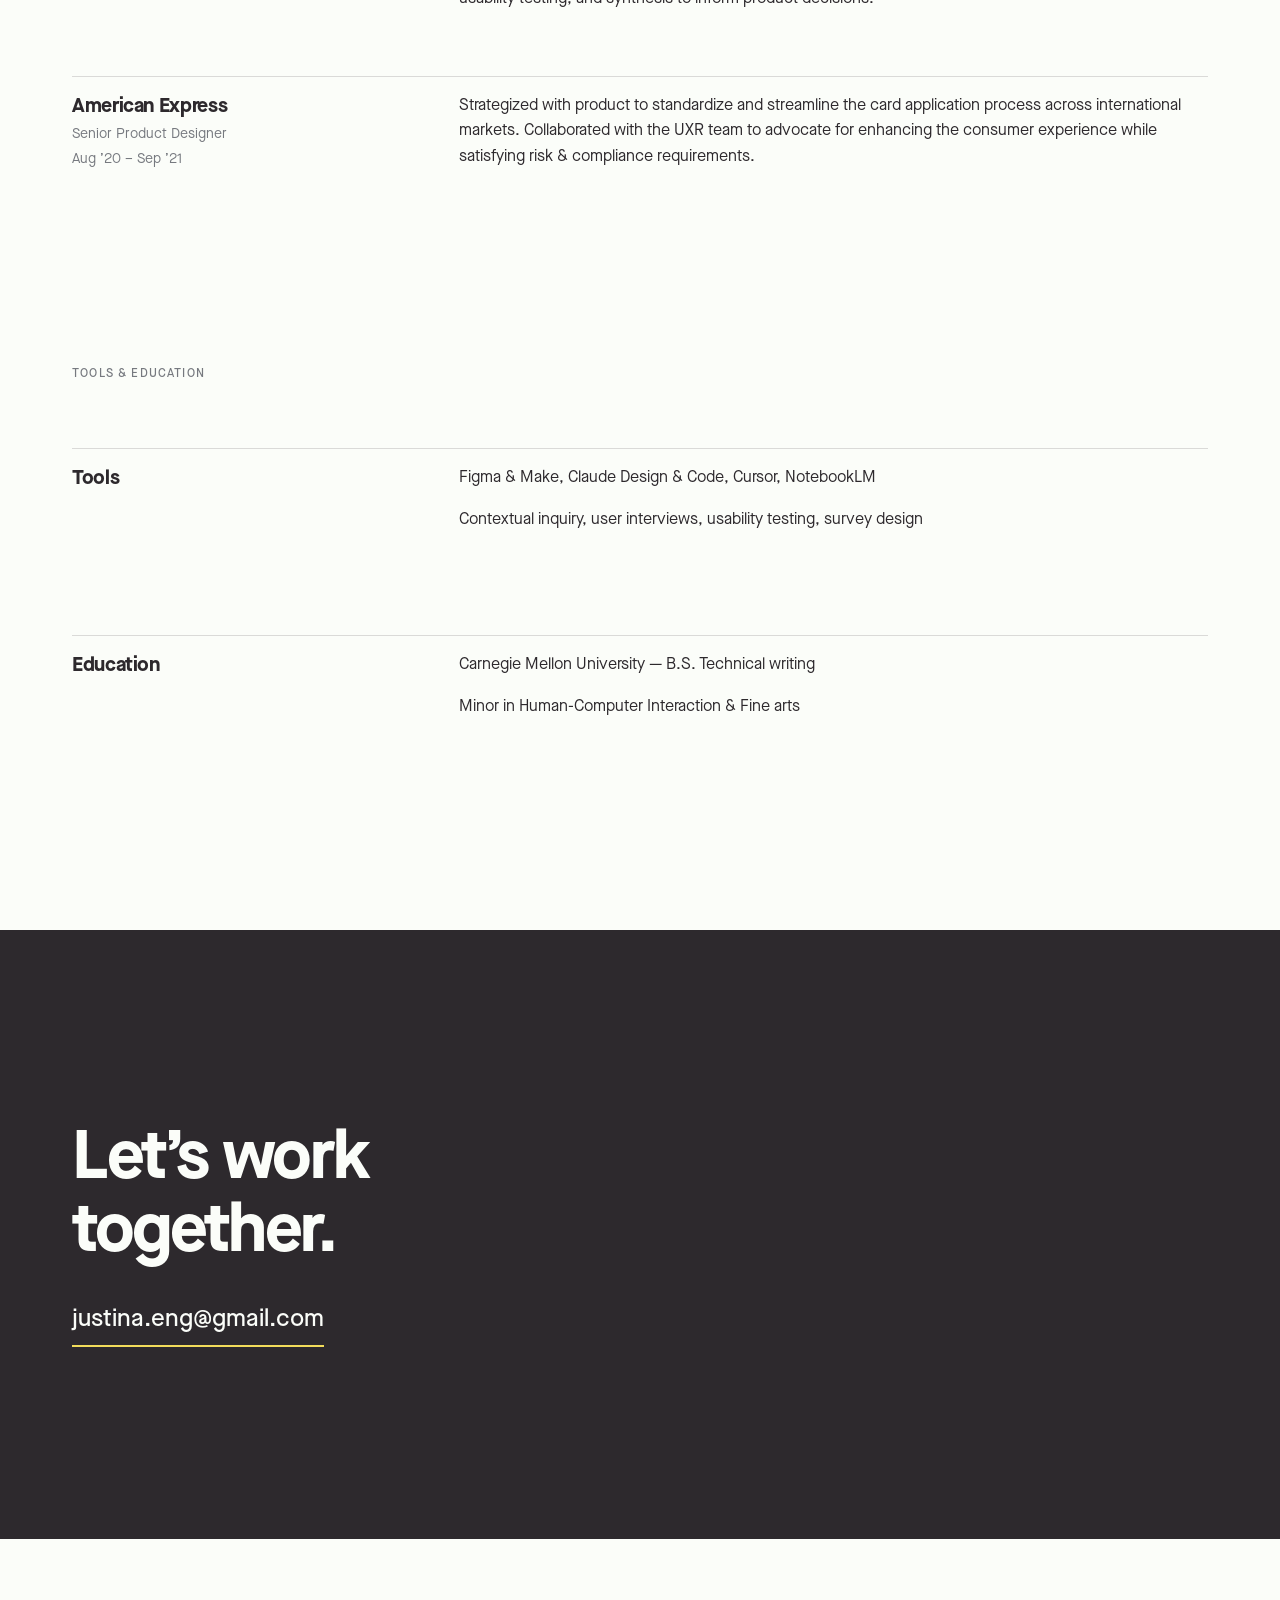
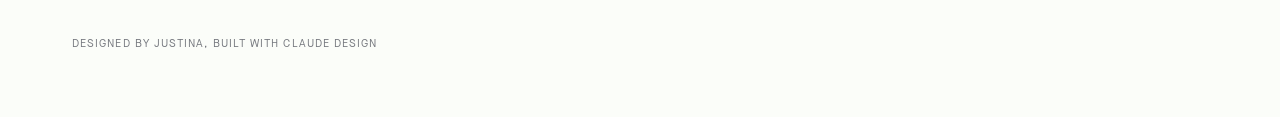
==== commit 9f1628d2: "sync project from claude.ai: résumé update, new case-study blocks, real images - Project versions of" ====
--- a/index.html
+++ b/index.html
@@ -10,12 +10,12 @@
 
 <nav class="nav" aria-label="Primary">
   <div class="nav__inner">
-  <a class="nav__home" href="index.html">Home</a>
-  <div class="nav__right">
-    <a href="#work">Work</a>
-    <a href="#contact">Contact</a>
-    <a href="resume.html">Résumé</a>
-  </div>
+    <a class="nav__home" href="index.html">Home</a>
+    <div class="nav__right">
+      <a href="#work">Work</a>
+      <a href="#contact">Contact</a>
+      <a href="resume.html">Résumé</a>
+    </div>
   </div>
 </nav>
 
--- a/site.css
+++ b/site.css
@@ -52,6 +52,8 @@
 .hero__greet{margin:0;grid-column:1/-1;font-size:12px;font-weight:500;letter-spacing:.098em;text-transform:uppercase;color:var(--muted)}
 .hero__head{margin:0;grid-column:1/span 9;font-weight:700;font-size:clamp(34px,5vw,58px);line-height:1.08;letter-spacing:-.032em;text-wrap:pretty}
 
+.hero__head--sm{grid-column:1/span 8;font-size:clamp(22px,2.4vw,30px);line-height:1.28;letter-spacing:-.018em}
+
 /* ══ section labels ══ */
 .section__label{margin:0;grid-column:1/-1;font-size:12px;font-weight:500;letter-spacing:.098em;text-transform:uppercase;color:var(--muted)}
 .section__label+*{margin-top:var(--bl-1)}
@@ -101,3 +103,9 @@
   .exp__row>*:first-child,.exp__row>*:last-child,.meta-list dt,.meta-list dd{grid-column:1/-1}
   .exp__row,.meta-list{row-gap:12px}
 }
+
+/* ══ resume download ══ */
+.hero__actions{margin-top:var(--bl-1)}
+.dl{position:relative;font-size:14px;font-weight:500;color:var(--ink)}
+.dl::after{content:"";position:absolute;left:0;right:0;bottom:-4px;border-bottom:1px dashed var(--ink)}
+.dl:hover::after{border-bottom-style:solid}
